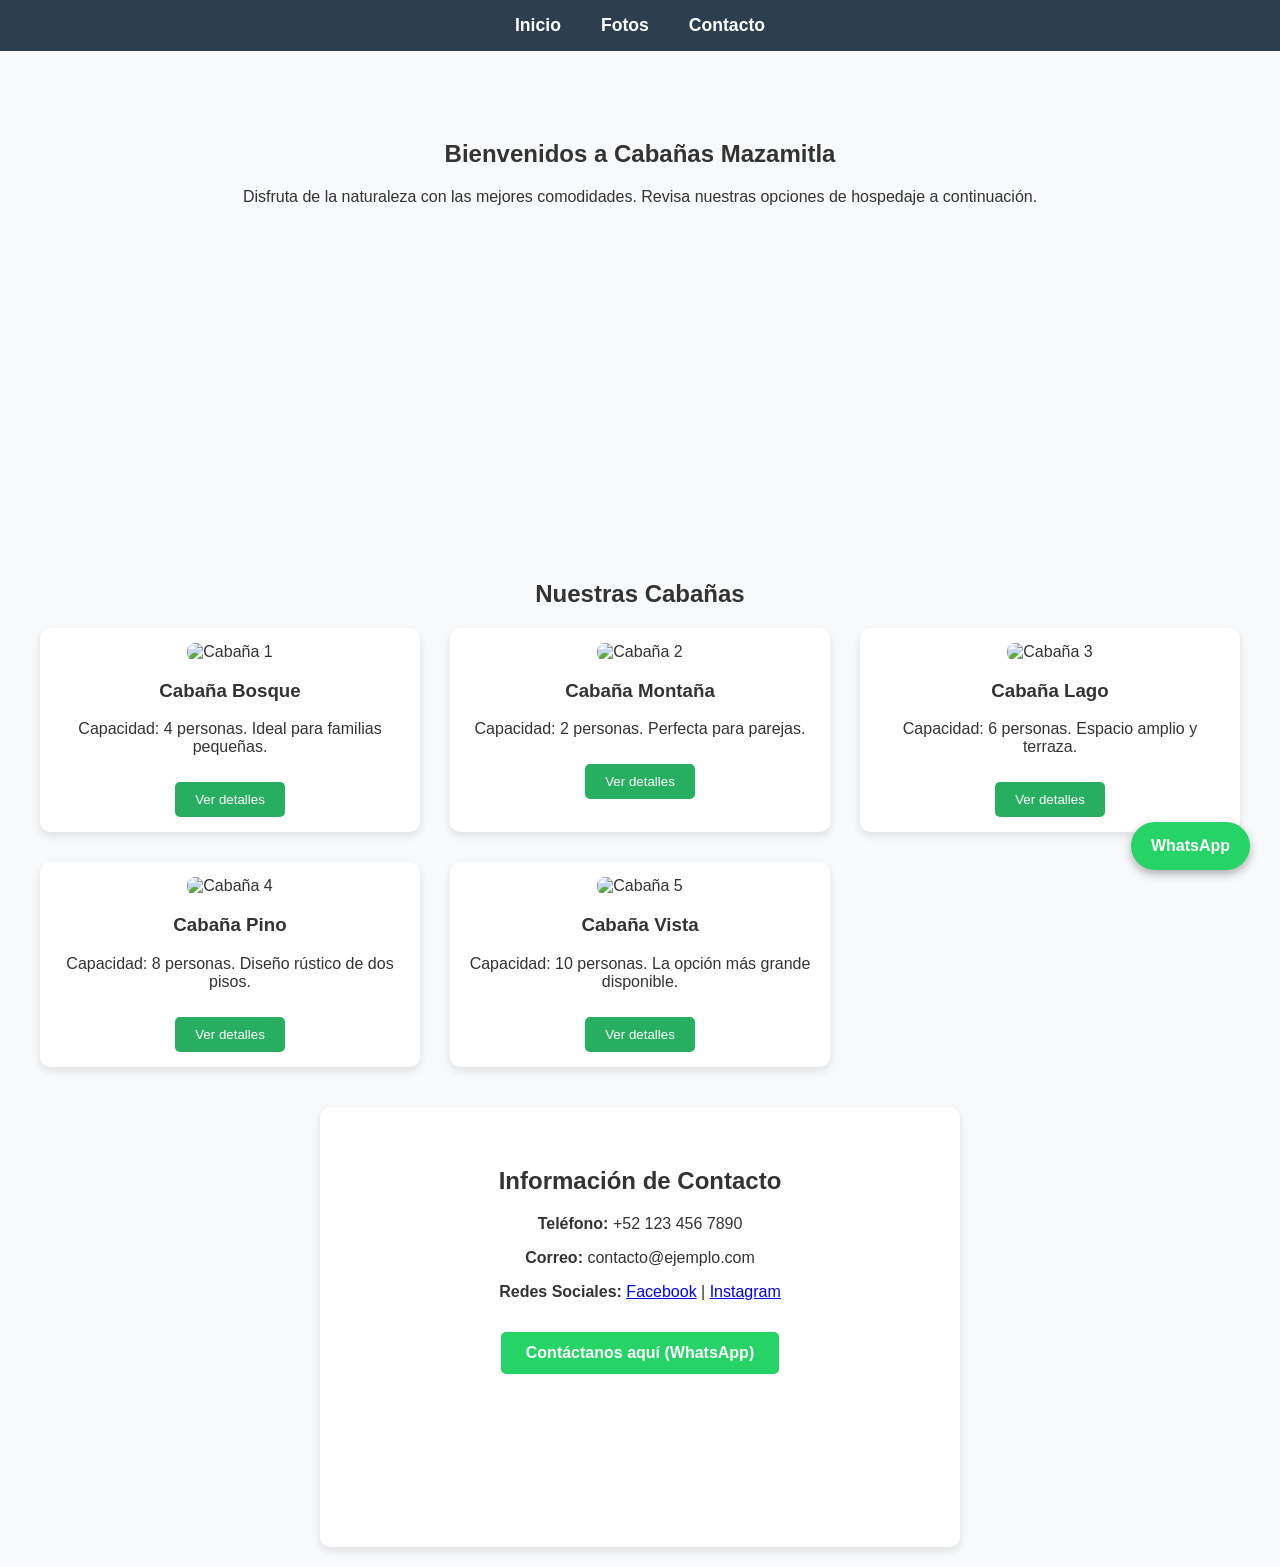
==== index.html @ 84c57130 "a" ====
<!DOCTYPE html>
<html lang="es">
<head>
    <meta charset="UTF-8">
    <meta name="viewport" content="width=device-width, initial-scale=1.0">
    <title>Cabañas en Mazamitla</title>
    <link rel="stylesheet" href="estilos.css">
</head>
<body>
    <header class="encabezado-fijo">
        <nav>
            <ul class="menu">
                <li><a href="#inicio">Inicio</a></li>
                <li><a href="#galeria">Fotos</a></li>
                <li><a href="#contacto">Contacto</a></li>
            </ul>
        </nav>
    </header>

    <main>
        <section id="inicio" class="seccion inicio">
            <h1>Bienvenidos a Cabañas Mazamitla</h1>
            <p>Disfruta de la naturaleza con las mejores comodidades. Revisa nuestras opciones de hospedaje a continuación.</p>
        </section>

        <section id="galeria" class="seccion">
            <h2>Nuestras Cabañas</h2>
            <div class="cuadricula-cabanas">
                <!-- Tarjetas generadas dinámicamente o escritas a mano. Aquí la estructura base. -->
                <article class="tarjeta-cabana" onclick="abrirModal('cabana1')">
                    <img src="https://via.placeholder.com/400x250" alt="Cabaña 1">
                    <h3>Cabaña Bosque</h3>
                    <p>Capacidad: 4 personas. Ideal para familias pequeñas.</p>
                    <button class="boton-ver">Ver detalles</button>
                </article>

                <article class="tarjeta-cabana" onclick="abrirModal('cabana2')">
                    <img src="https://via.placeholder.com/400x250" alt="Cabaña 2">
                    <h3>Cabaña Montaña</h3>
                    <p>Capacidad: 2 personas. Perfecta para parejas.</p>
                    <button class="boton-ver">Ver detalles</button>
                </article>
                
                <article class="tarjeta-cabana" onclick="abrirModal('cabana3')">
                    <img src="https://via.placeholder.com/400x250" alt="Cabaña 3">
                    <h3>Cabaña Lago</h3>
                    <p>Capacidad: 6 personas. Espacio amplio y terraza.</p>
                    <button class="boton-ver">Ver detalles</button>
                </article>

                <article class="tarjeta-cabana" onclick="abrirModal('cabana4')">
                    <img src="https://via.placeholder.com/400x250" alt="Cabaña 4">
                    <h3>Cabaña Pino</h3>
                    <p>Capacidad: 8 personas. Diseño rústico de dos pisos.</p>
                    <button class="boton-ver">Ver detalles</button>
                </article>

                <article class="tarjeta-cabana" onclick="abrirModal('cabana5')">
                    <img src="https://via.placeholder.com/400x250" alt="Cabaña 5">
                    <h3>Cabaña Vista</h3>
                    <p>Capacidad: 10 personas. La opción más grande disponible.</p>
                    <button class="boton-ver">Ver detalles</button>
                </article>
            </div>
        </section>

        <section id="contacto" class="seccion contacto">
            <h2>Información de Contacto</h2>
            <p><strong>Teléfono:</strong> +52 123 456 7890</p>
            <p><strong>Correo:</strong> contacto@ejemplo.com</p>
            <p><strong>Redes Sociales:</strong> <a href="#">Facebook</a> | <a href="#">Instagram</a></p>
            <a href="URL_WHATSAPP_AQUI" target="_blank" class="boton-whatsapp-contacto">Contáctanos aquí (WhatsApp)</a>
        </section>
    </main>

    <!-- Botón flotante persistente -->
    <a href="URL_WHATSAPP_AQUI" target="_blank" class="boton-flotante">WhatsApp</a>

    <!-- Ventana Modal Oculta para los detalles -->
    <div id="modal-detalle" class="modal oculto">
        <div class="contenido-modal">
            <span class="cerrar-modal" onclick="cerrarModal()">&times;</span>
            <h2 id="modal-titulo">Título de la Cabaña</h2>
            
            <div id="modal-galeria-extra" class="galeria-extra">
                <!-- Las fotos se insertan con JS -->
            </div>
            
            <p id="modal-descripcion" class="descripcion-detallada">Descripción completa...</p>
            
            <div class="contenedor-mapa">
                <iframe id="modal-mapa" src="" width="100%" height="250" style="border:0;" allowfullscreen="" loading="lazy"></iframe>
            </div>
        </div>
    </div>

    <script src="codigo.js"></script>
</body>
</html>
---- estilos.css ----
:root {
    --color-principal: #2c3e50;
    --color-secundario: #34495e;
    --color-fondo: #f8f9fa;
    --color-texto: #333;
    --color-acento: #27ae60;
    --color-whatsapp: #25D366;
}

body {
    margin: 0;
    font-family: Arial, sans-serif;
    background-color: var(--color-fondo);
    color: var(--color-texto);
    scroll-behavior: smooth;
}

.encabezado-fijo {
    position: fixed;
    top: 0;
    width: 100%;
    background-color: var(--color-principal);
    z-index: 1000;
}

.menu {
    display: flex;
    justify-content: center;
    list-style: none;
    margin: 0;
    padding: 15px 0;
}

.menu a {
    color: white;
    text-decoration: none;
    margin: 0 20px;
    font-size: 1.1rem;
    font-weight: bold;
}

main {
    margin-top: 60px;
    padding: 20px;
}

.seccion {
    min-height: 40vh;
    padding: 40px 20px;
    text-align: center;
}

.cuadricula-cabanas {
    display: grid;
    grid-template-columns: repeat(auto-fit, minmax(300px, 1fr));
    gap: 30px;
    max-width: 1200px;
    margin: 0 auto;
}

.tarjeta-cabana {
    background-color: white;
    border-radius: 10px;
    padding: 15px;
    box-shadow: 0 4px 8px rgba(0,0,0,0.1);
    cursor: pointer;
    transition: transform 0.2s;
}

.tarjeta-cabana:hover {
    transform: translateY(-5px);
}

.tarjeta-cabana img {
    width: 100%;
    border-radius: 8px;
}

.boton-ver {
    background-color: var(--color-acento);
    color: white;
    border: none;
    padding: 10px 20px;
    border-radius: 5px;
    cursor: pointer;
    margin-top: 10px;
}

.contacto {
    background-color: white;
    max-width: 600px;
    margin: 0 auto;
    border-radius: 10px;
    box-shadow: 0 4px 8px rgba(0,0,0,0.1);
}

.boton-whatsapp-contacto {
    display: inline-block;
    background-color: var(--color-whatsapp);
    color: white;
    padding: 12px 25px;
    text-decoration: none;
    border-radius: 5px;
    font-weight: bold;
    margin-top: 15px;
}

.boton-flotante {
    position: fixed;
    bottom: 30px;
    right: 30px;
    background-color: var(--color-whatsapp);
    color: white;
    padding: 15px 20px;
    border-radius: 50px;
    text-decoration: none;
    font-weight: bold;
    box-shadow: 0 4px 10px rgba(0,0,0,0.3);
    z-index: 1000;
}

/* Estilos de la ventana Modal */
.modal {
    position: fixed;
    top: 0;
    left: 0;
    width: 100%;
    height: 100%;
    background-color: rgba(0, 0, 0, 0.7);
    z-index: 2000;
    overflow-y: auto;
}

.oculto {
    display: none;
}

.contenido-modal {
    background-color: white;
    margin: 5% auto;
    padding: 30px;
    width: 85%;
    max-width: 800px;
    border-radius: 10px;
    position: relative;
    text-align: left;
}

.cerrar-modal {
    position: absolute;
    top: 15px;
    right: 25px;
    font-size: 30px;
    font-weight: bold;
    cursor: pointer;
}

.galeria-extra {
    display: flex;
    gap: 15px;
    margin: 20px 0;
    overflow-x: auto;
}

.galeria-extra img {
    height: 150px;
    border-radius: 5px;
}

.contenedor-mapa {
    margin-top: 20px;
}
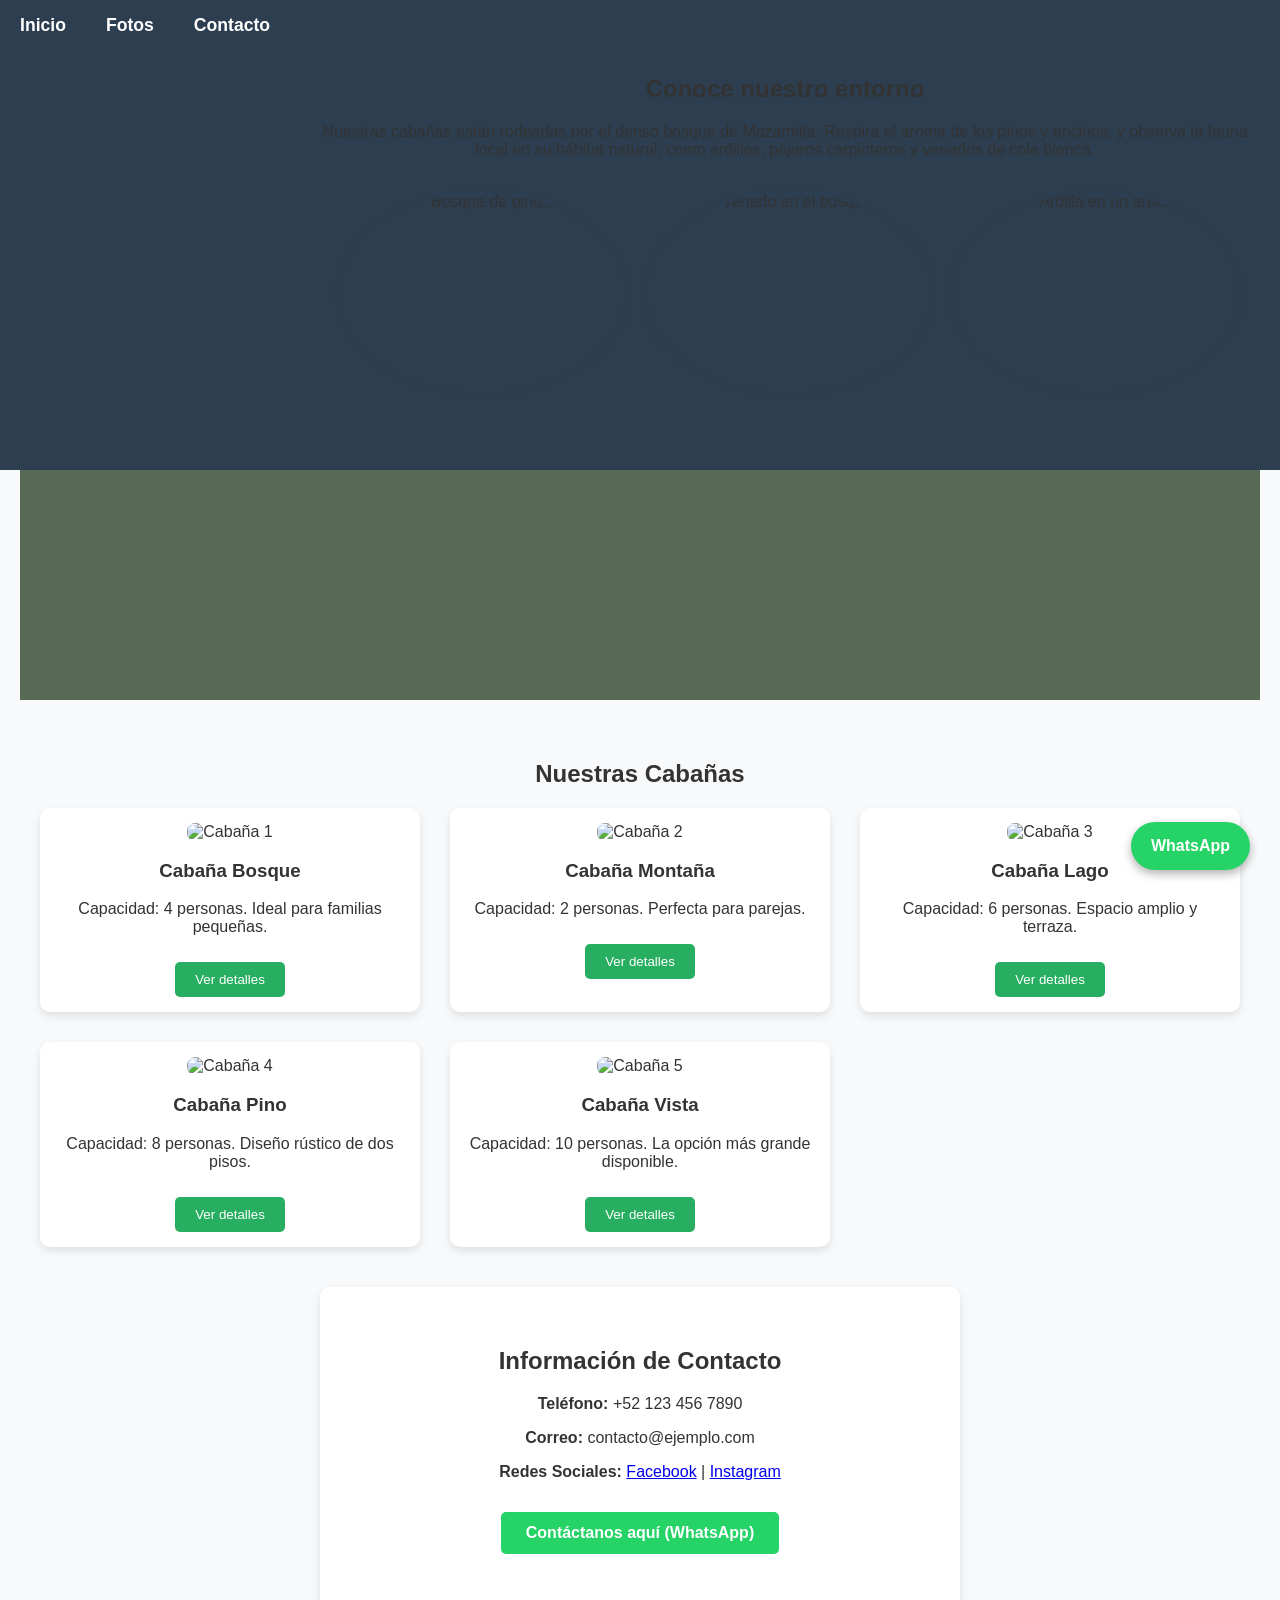
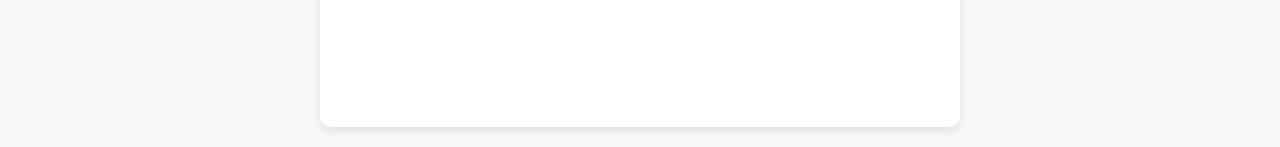
==== commit cafca5b1: "pavo" ====
--- a/index.html
+++ b/index.html
@@ -13,6 +13,15 @@
                 <li><a href="#inicio">Inicio</a></li>
                 <li><a href="#galeria">Fotos</a></li>
                 <li><a href="#contacto">Contacto</a></li>
+                <section id="entorno" class="seccion entorno-natural">
+            <h2>Conoce nuestro entorno</h2>
+            <p>Nuestras cabañas están rodeadas por el denso bosque de Mazamitla. Respira el aroma de los pinos y encinos, y observa la fauna local en su hábitat natural, como ardillas, pájaros carpinteros y venados de cola blanca.</p>
+            <div class="cuadricula-fauna">
+                <img src="https://images.unsplash.com/photo-1448375240586-882707db888b?ixlib=rb-4.0.3&auto=format&fit=crop&w=600&q=80" alt="Bosque de pinos">
+                <img src="https://images.unsplash.com/photo-1484406593171-8140f00f038c?ixlib=rb-4.0.3&auto=format&fit=crop&w=600&q=80" alt="Venado en el bosque">
+                <img src="https://images.unsplash.com/photo-1507666270921-697950c05763?ixlib=rb-4.0.3&auto=format&fit=crop&w=600&q=80" alt="Ardilla en un árbol">
+            </div>
+        </section>
             </ul>
         </nav>
     </header>
--- a/estilos.css
+++ b/estilos.css
@@ -169,4 +169,36 @@
 
 .contenedor-mapa {
     margin-top: 20px;
+}
+/* Imagen de bosque de fondo para la primera sección */
+.seccion.inicio {
+    background-image: linear-gradient(rgba(46, 71, 45, 0.8), rgba(46, 71, 45, 0.8)), url('https://images.unsplash.com/photo-1425913397330-cf8af2ff40a1?ixlib=rb-4.0.3&auto=format&fit=crop&w=1920&q=80');
+    background-size: cover;
+    background-position: center;
+    color: #F4EFE6; /* Letras claras para contrastar con el fondo oscuro */
+    display: flex;
+    flex-direction: column;
+    justify-content: center;
+    min-height: 60vh;
+}
+
+.seccion.inicio h1, .seccion.inicio p {
+    color: #F4EFE6;
+}
+
+/* Cuadrícula para las fotos de animales y árboles */
+.cuadricula-fauna {
+    display: grid;
+    grid-template-columns: repeat(auto-fit, minmax(200px, 1fr));
+    gap: 20px;
+    max-width: 900px;
+    margin: 30px auto 0 auto;
+}
+
+.cuadricula-fauna img {
+    width: 100%;
+    height: 200px;
+    object-fit: cover;
+    border-radius: 50%; /* Hace que las fotos de los animales sean circulares para variar el diseño */
+    border: 4px solid var(--color-principal);
 }
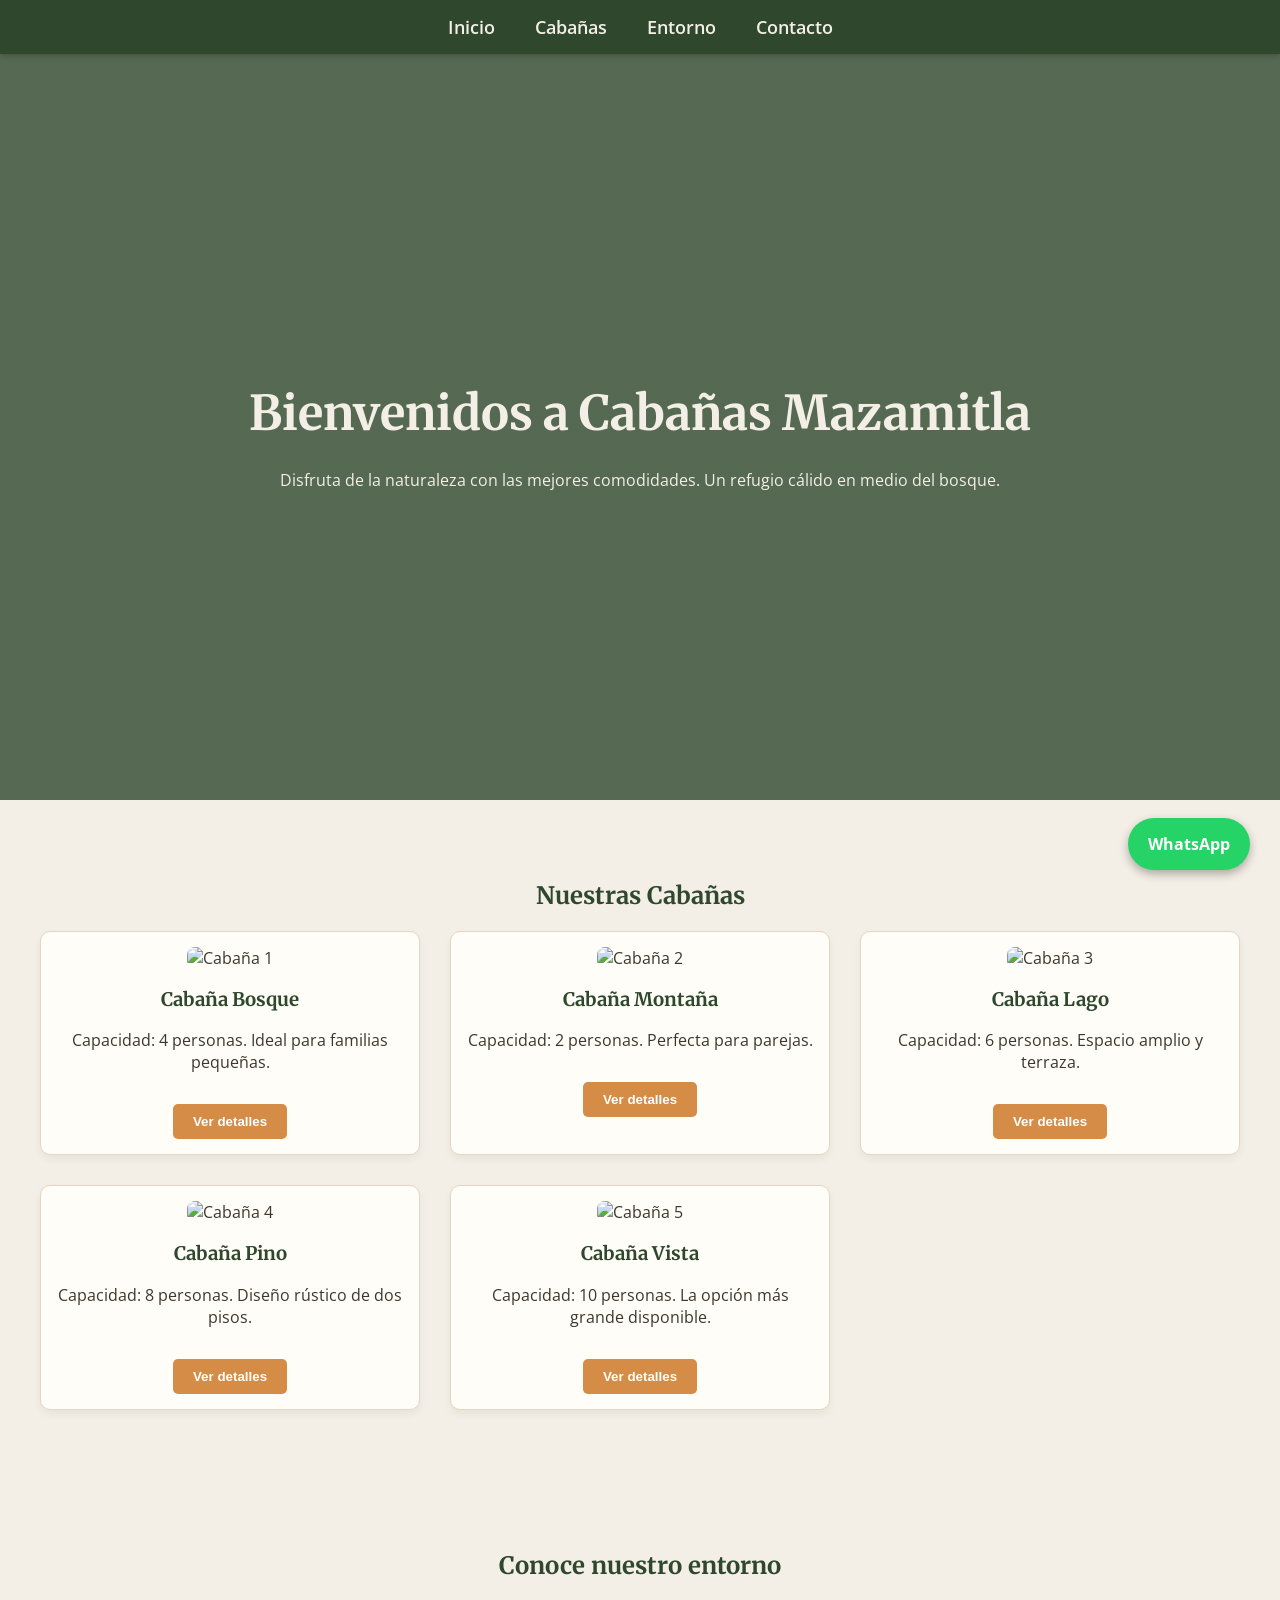
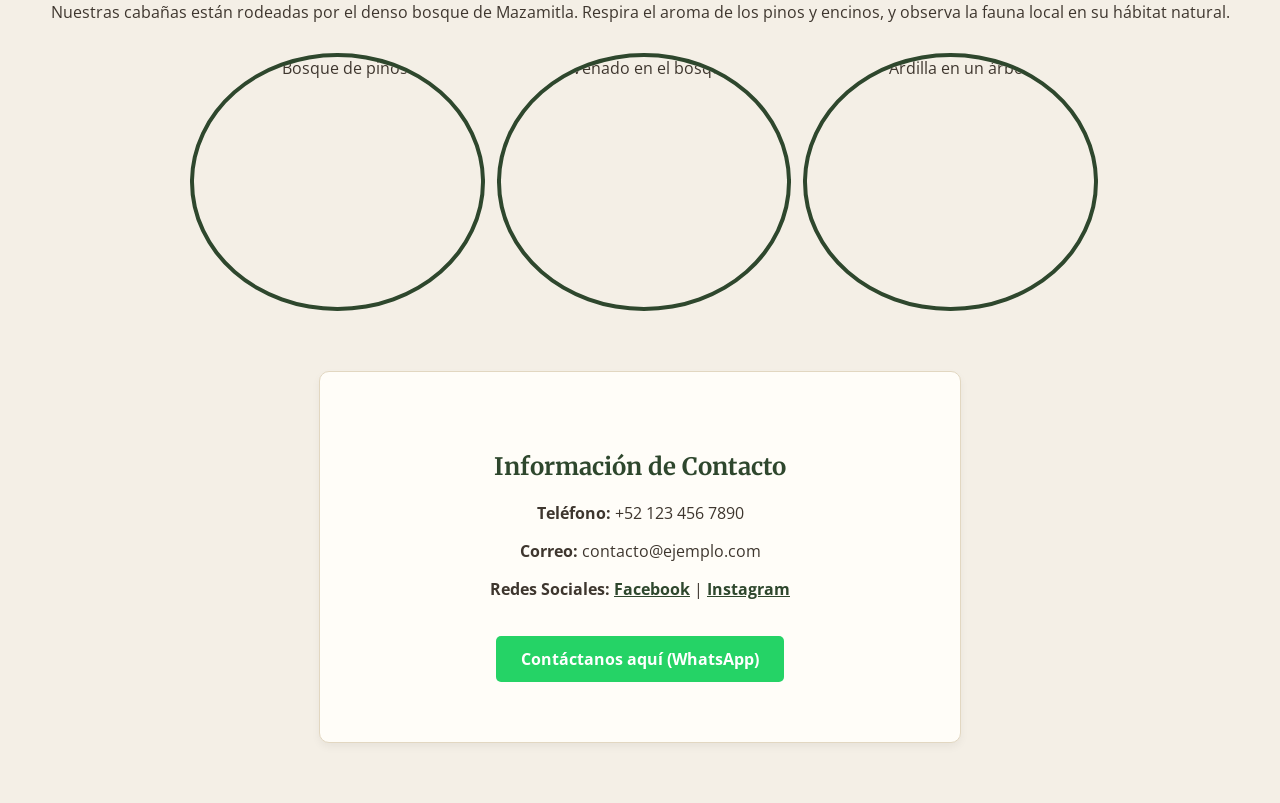
==== commit 5fe06cef: "pavo v2" ====
--- a/index.html
+++ b/index.html
@@ -11,17 +11,9 @@
         <nav>
             <ul class="menu">
                 <li><a href="#inicio">Inicio</a></li>
-                <li><a href="#galeria">Fotos</a></li>
+                <li><a href="#galeria">Cabañas</a></li>
+                <li><a href="#entorno">Entorno</a></li>
                 <li><a href="#contacto">Contacto</a></li>
-                <section id="entorno" class="seccion entorno-natural">
-            <h2>Conoce nuestro entorno</h2>
-            <p>Nuestras cabañas están rodeadas por el denso bosque de Mazamitla. Respira el aroma de los pinos y encinos, y observa la fauna local en su hábitat natural, como ardillas, pájaros carpinteros y venados de cola blanca.</p>
-            <div class="cuadricula-fauna">
-                <img src="https://images.unsplash.com/photo-1448375240586-882707db888b?ixlib=rb-4.0.3&auto=format&fit=crop&w=600&q=80" alt="Bosque de pinos">
-                <img src="https://images.unsplash.com/photo-1484406593171-8140f00f038c?ixlib=rb-4.0.3&auto=format&fit=crop&w=600&q=80" alt="Venado en el bosque">
-                <img src="https://images.unsplash.com/photo-1507666270921-697950c05763?ixlib=rb-4.0.3&auto=format&fit=crop&w=600&q=80" alt="Ardilla en un árbol">
-            </div>
-        </section>
             </ul>
         </nav>
     </header>
@@ -29,13 +21,12 @@
     <main>
         <section id="inicio" class="seccion inicio">
             <h1>Bienvenidos a Cabañas Mazamitla</h1>
-            <p>Disfruta de la naturaleza con las mejores comodidades. Revisa nuestras opciones de hospedaje a continuación.</p>
+            <p>Disfruta de la naturaleza con las mejores comodidades. Un refugio cálido en medio del bosque.</p>
         </section>
 
         <section id="galeria" class="seccion">
             <h2>Nuestras Cabañas</h2>
             <div class="cuadricula-cabanas">
-                <!-- Tarjetas generadas dinámicamente o escritas a mano. Aquí la estructura base. -->
                 <article class="tarjeta-cabana" onclick="abrirModal('cabana1')">
                     <img src="https://via.placeholder.com/400x250" alt="Cabaña 1">
                     <h3>Cabaña Bosque</h3>
@@ -73,6 +64,16 @@
             </div>
         </section>
 
+        <section id="entorno" class="seccion entorno-natural">
+            <h2>Conoce nuestro entorno</h2>
+            <p>Nuestras cabañas están rodeadas por el denso bosque de Mazamitla. Respira el aroma de los pinos y encinos, y observa la fauna local en su hábitat natural.</p>
+            <div class="cuadricula-fauna">
+                <img src="https://images.unsplash.com/photo-1448375240586-882707db888b?ixlib=rb-4.0.3&auto=format&fit=crop&w=600&q=80" alt="Bosque de pinos">
+                <img src="https://images.unsplash.com/photo-1484406593171-8140f00f038c?ixlib=rb-4.0.3&auto=format&fit=crop&w=600&q=80" alt="Venado en el bosque">
+                <img src="https://images.unsplash.com/photo-1507666270921-697950c05763?ixlib=rb-4.0.3&auto=format&fit=crop&w=600&q=80" alt="Ardilla en un árbol">
+            </div>
+        </section>
+
         <section id="contacto" class="seccion contacto">
             <h2>Información de Contacto</h2>
             <p><strong>Teléfono:</strong> +52 123 456 7890</p>
--- a/estilos.css
+++ b/estilos.css
@@ -1,26 +1,34 @@
+@import url('https://fonts.googleapis.com/css2?family=Merriweather:wght@400;700&family=Open+Sans:wght@400;600&display=swap');
+
 :root {
-    --color-principal: #2c3e50;
-    --color-secundario: #34495e;
-    --color-fondo: #f8f9fa;
-    --color-texto: #333;
-    --color-acento: #27ae60;
+    --color-principal: #2E472D; 
+    --color-secundario: #4A5D23; 
+    --color-fondo: #F4EFE6; 
+    --color-texto: #3E362E; 
+    --color-acento: #D48C46; 
     --color-whatsapp: #25D366;
 }
 
 body {
     margin: 0;
-    font-family: Arial, sans-serif;
+    font-family: 'Open Sans', sans-serif;
     background-color: var(--color-fondo);
     color: var(--color-texto);
     scroll-behavior: smooth;
 }
 
+h1, h2, h3 {
+    font-family: 'Merriweather', serif;
+    color: var(--color-principal);
+}
+
 .encabezado-fijo {
     position: fixed;
     top: 0;
     width: 100%;
     background-color: var(--color-principal);
     z-index: 1000;
+    box-shadow: 0 2px 5px rgba(0,0,0,0.2);
 }
 
 .menu {
@@ -32,22 +40,43 @@
 }
 
 .menu a {
-    color: white;
+    color: #F4EFE6;
     text-decoration: none;
     margin: 0 20px;
     font-size: 1.1rem;
-    font-weight: bold;
+    font-weight: 600;
 }
 
 main {
-    margin-top: 60px;
-    padding: 20px;
+    margin-top: 50px;
 }
 
 .seccion {
-    min-height: 40vh;
-    padding: 40px 20px;
+    padding: 60px 20px;
     text-align: center;
+}
+
+.seccion.inicio {
+    background-image: linear-gradient(rgba(46, 71, 45, 0.8), rgba(46, 71, 45, 0.8)), url('https://images.unsplash.com/photo-1425913397330-cf8af2ff40a1?ixlib=rb-4.0.3&auto=format&fit=crop&w=1920&q=80');
+    background-size: cover;
+    background-position: center;
+    color: #F4EFE6;
+    display: flex;
+    flex-direction: column;
+    justify-content: center;
+    align-items: center;
+    min-height: 70vh;
+    margin-top: 0;
+}
+
+.seccion.inicio h1, .seccion.inicio p {
+    color: #F4EFE6;
+    max-width: 800px;
+}
+
+.seccion.inicio h1 {
+    font-size: 3rem;
+    margin-bottom: 10px;
 }
 
 .cuadricula-cabanas {
@@ -59,21 +88,25 @@
 }
 
 .tarjeta-cabana {
-    background-color: white;
+    background-color: #FFFDF8;
+    border: 1px solid #E2D7C1;
     border-radius: 10px;
     padding: 15px;
-    box-shadow: 0 4px 8px rgba(0,0,0,0.1);
+    box-shadow: 0 4px 8px rgba(0,0,0,0.05);
     cursor: pointer;
     transition: transform 0.2s;
 }
 
 .tarjeta-cabana:hover {
     transform: translateY(-5px);
+    box-shadow: 0 6px 12px rgba(0,0,0,0.1);
 }
 
 .tarjeta-cabana img {
     width: 100%;
     border-radius: 8px;
+    object-fit: cover;
+    height: 200px;
 }
 
 .boton-ver {
@@ -83,26 +116,49 @@
     padding: 10px 20px;
     border-radius: 5px;
     cursor: pointer;
-    margin-top: 10px;
+    margin-top: 15px;
+    font-weight: 600;
+}
+
+.cuadricula-fauna {
+    display: grid;
+    grid-template-columns: repeat(auto-fit, minmax(200px, 1fr));
+    gap: 20px;
+    max-width: 900px;
+    margin: 30px auto 0 auto;
+}
+
+.cuadricula-fauna img {
+    width: 100%;
+    height: 250px;
+    object-fit: cover;
+    border-radius: 50%;
+    border: 4px solid var(--color-principal);
 }
 
 .contacto {
-    background-color: white;
+    background-color: #FFFDF8;
     max-width: 600px;
-    margin: 0 auto;
+    margin: 0 auto 60px auto;
     border-radius: 10px;
-    box-shadow: 0 4px 8px rgba(0,0,0,0.1);
+    border: 1px solid #E2D7C1;
+    box-shadow: 0 4px 8px rgba(0,0,0,0.05);
+}
+
+.contacto a {
+    color: var(--color-principal);
+    font-weight: bold;
 }
 
 .boton-whatsapp-contacto {
     display: inline-block;
     background-color: var(--color-whatsapp);
-    color: white;
+    color: white !important;
     padding: 12px 25px;
     text-decoration: none;
     border-radius: 5px;
     font-weight: bold;
-    margin-top: 15px;
+    margin-top: 20px;
 }
 
 .boton-flotante {
@@ -119,14 +175,13 @@
     z-index: 1000;
 }
 
-/* Estilos de la ventana Modal */
 .modal {
     position: fixed;
     top: 0;
     left: 0;
     width: 100%;
     height: 100%;
-    background-color: rgba(0, 0, 0, 0.7);
+    background-color: rgba(62, 54, 46, 0.8);
     z-index: 2000;
     overflow-y: auto;
 }
@@ -136,7 +191,7 @@
 }
 
 .contenido-modal {
-    background-color: white;
+    background-color: #FFFDF8;
     margin: 5% auto;
     padding: 30px;
     width: 85%;
@@ -144,6 +199,7 @@
     border-radius: 10px;
     position: relative;
     text-align: left;
+    border: 2px solid var(--color-principal);
 }
 
 .cerrar-modal {
@@ -152,6 +208,7 @@
     right: 25px;
     font-size: 30px;
     font-weight: bold;
+    color: var(--color-principal);
     cursor: pointer;
 }
 
@@ -169,36 +226,4 @@
 
 .contenedor-mapa {
     margin-top: 20px;
-}
-/* Imagen de bosque de fondo para la primera sección */
-.seccion.inicio {
-    background-image: linear-gradient(rgba(46, 71, 45, 0.8), rgba(46, 71, 45, 0.8)), url('https://images.unsplash.com/photo-1425913397330-cf8af2ff40a1?ixlib=rb-4.0.3&auto=format&fit=crop&w=1920&q=80');
-    background-size: cover;
-    background-position: center;
-    color: #F4EFE6; /* Letras claras para contrastar con el fondo oscuro */
-    display: flex;
-    flex-direction: column;
-    justify-content: center;
-    min-height: 60vh;
-}
-
-.seccion.inicio h1, .seccion.inicio p {
-    color: #F4EFE6;
-}
-
-/* Cuadrícula para las fotos de animales y árboles */
-.cuadricula-fauna {
-    display: grid;
-    grid-template-columns: repeat(auto-fit, minmax(200px, 1fr));
-    gap: 20px;
-    max-width: 900px;
-    margin: 30px auto 0 auto;
-}
-
-.cuadricula-fauna img {
-    width: 100%;
-    height: 200px;
-    object-fit: cover;
-    border-radius: 50%; /* Hace que las fotos de los animales sean circulares para variar el diseño */
-    border: 4px solid var(--color-principal);
 }
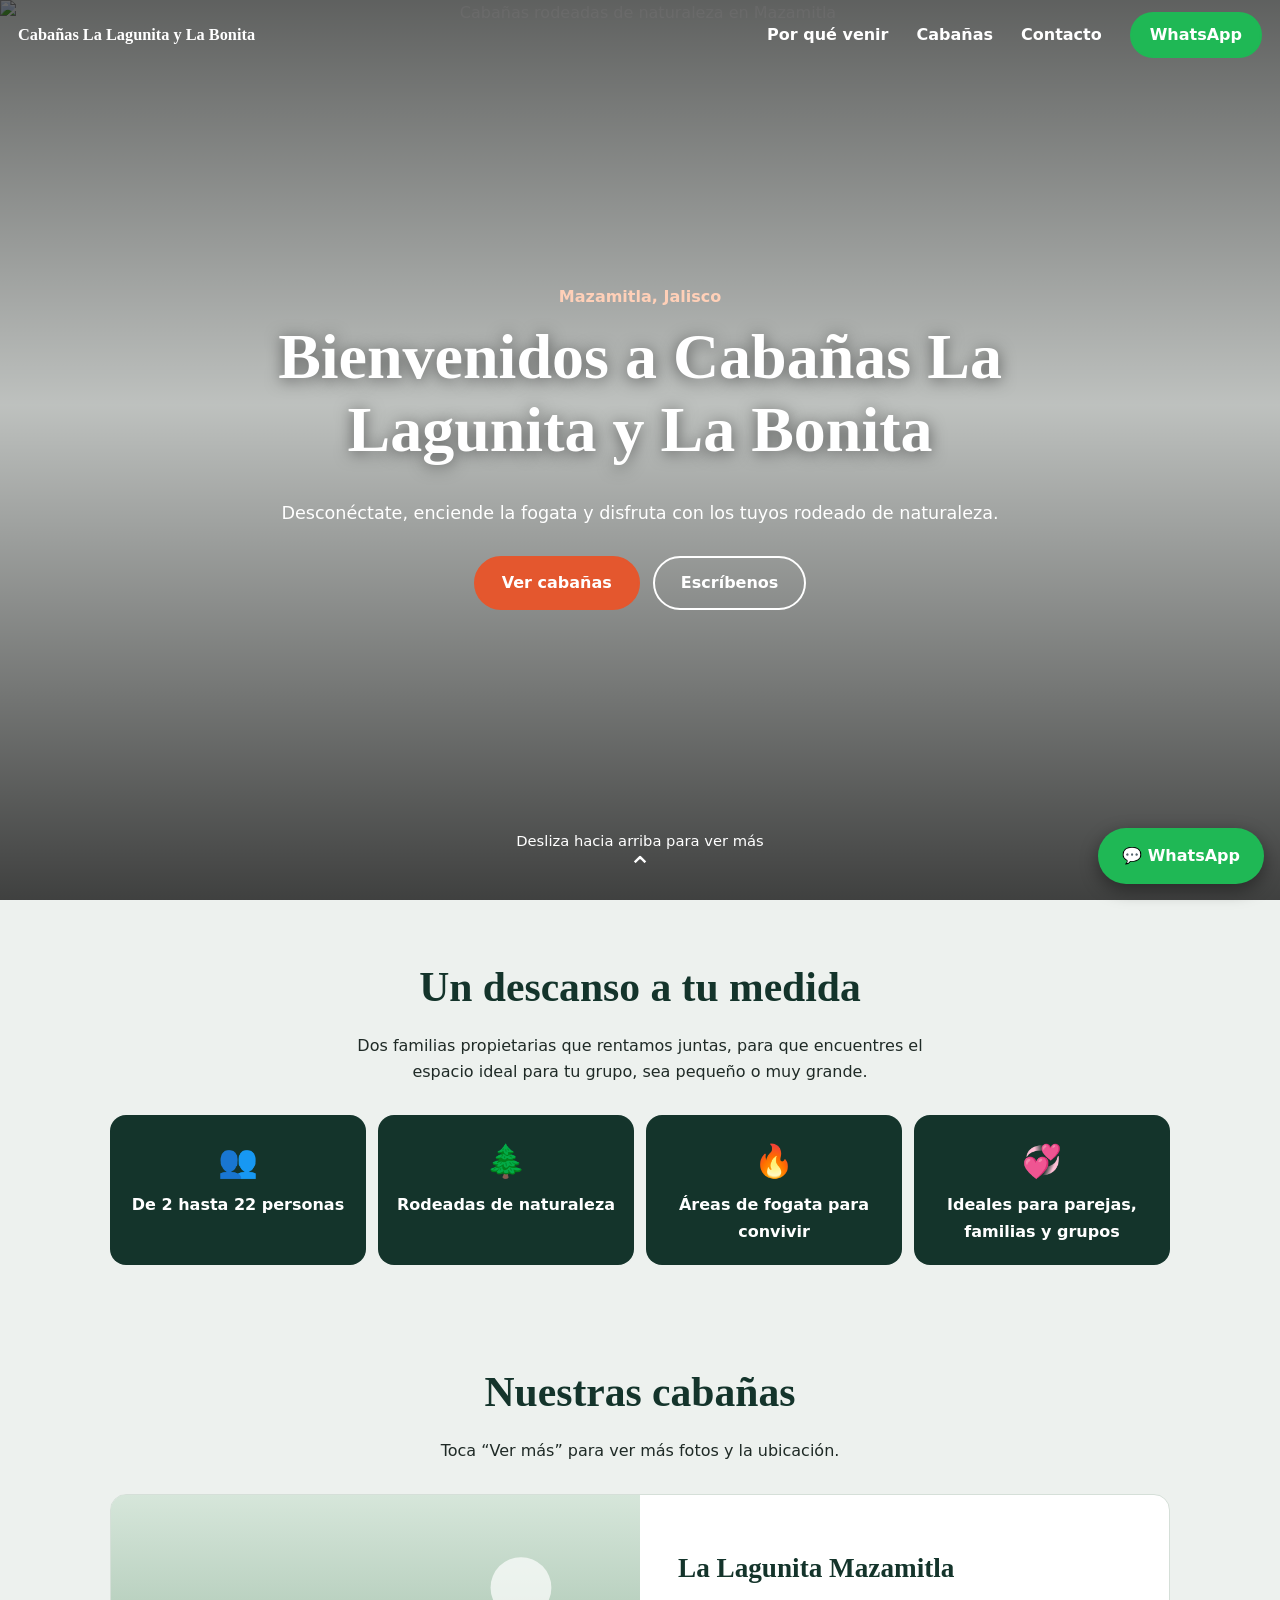
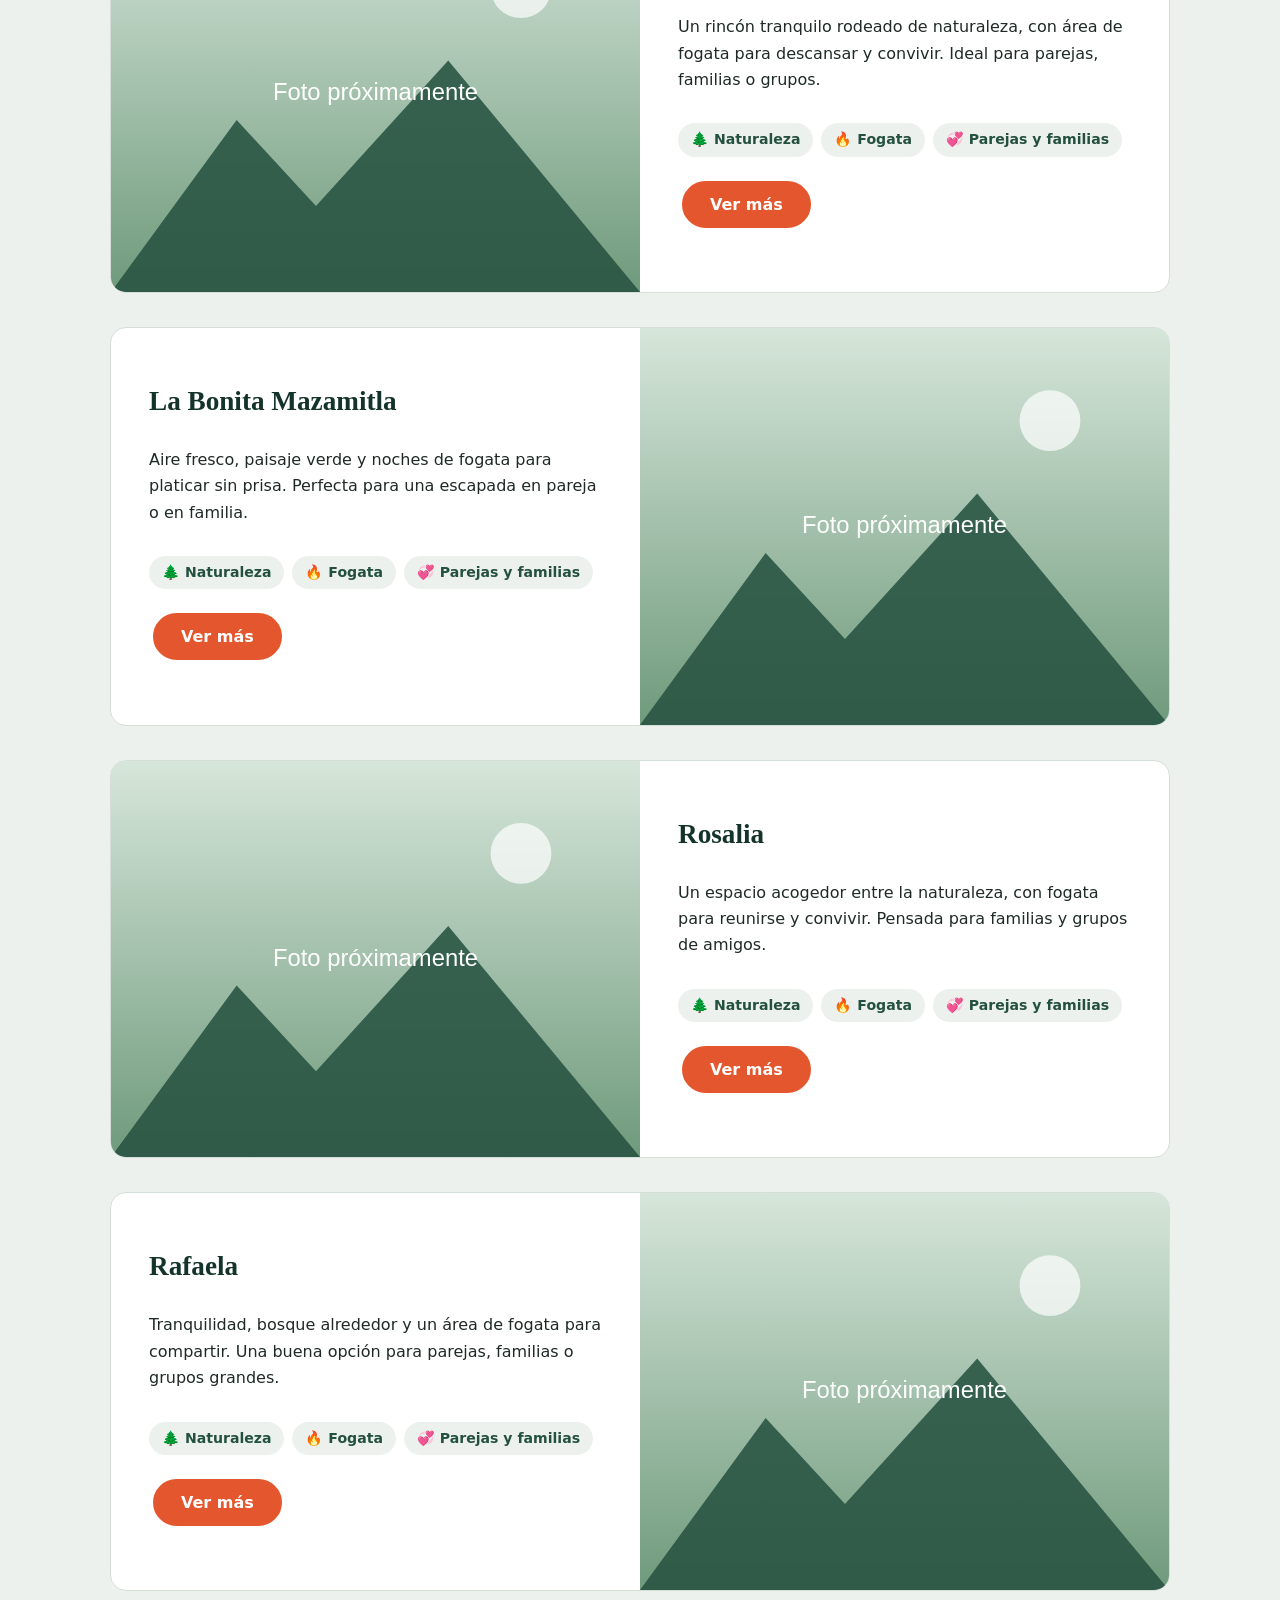
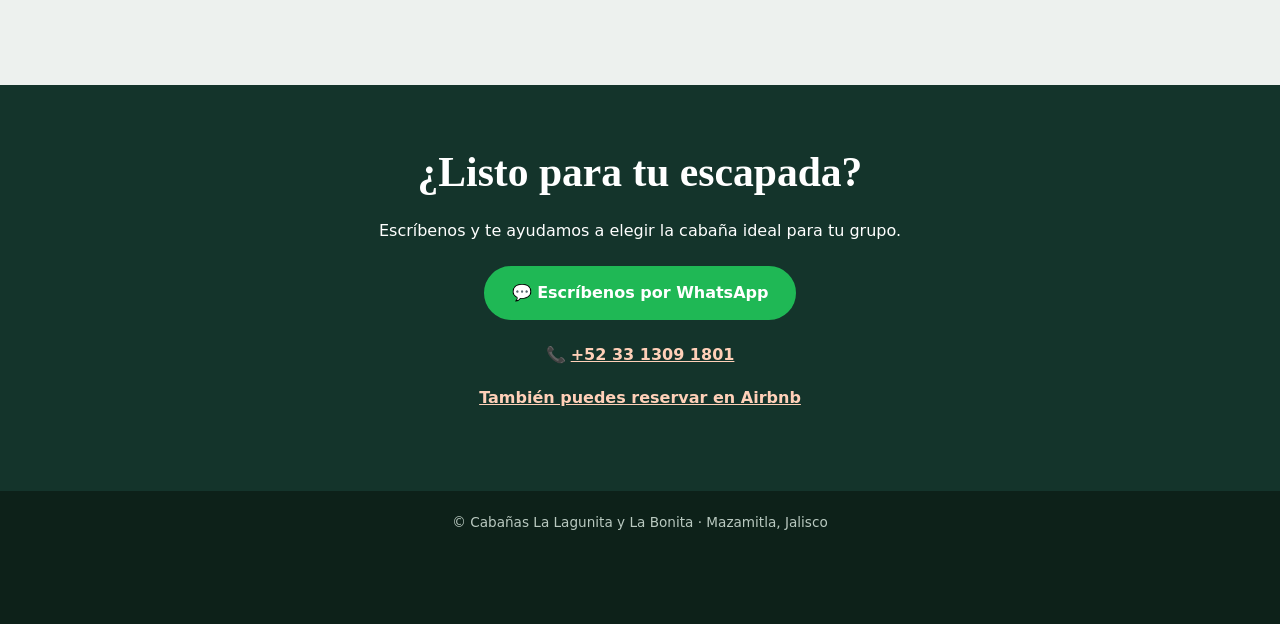
==== commit 4d55b680: "claude" ====
--- a/index.html
+++ b/index.html
@@ -1,109 +1,82 @@
 <!DOCTYPE html>
 <html lang="es">
 <head>
-    <meta charset="UTF-8">
-    <meta name="viewport" content="width=device-width, initial-scale=1.0">
-    <title>Cabañas en Mazamitla</title>
-    <link rel="stylesheet" href="estilos.css">
+<meta charset="UTF-8">
+<meta name="viewport" content="width=device-width, initial-scale=1.0, viewport-fit=cover">
+<!-- Pide al navegador no guardar copias viejas (el número ?v= de abajo se cambia cada vez que edites los archivos) -->
+<meta http-equiv="Cache-Control" content="no-cache, no-store, must-revalidate">
+<meta http-equiv="Pragma" content="no-cache">
+<meta http-equiv="Expires" content="0">
+<title>Cabañas La Lagunita y La Bonita | Mazamitla, Jalisco</title>
+<meta name="description" content="Cabañas en Mazamitla para 2 hasta 22 personas, rodeadas de naturaleza y con área de fogata. Ideales para parejas, familias y grupos grandes.">
+<meta name="theme-color" content="#14342b">
+<link rel="stylesheet" href="estilos.css?v=1">
 </head>
 <body>
-    <header class="encabezado-fijo">
-        <nav>
-            <ul class="menu">
-                <li><a href="#inicio">Inicio</a></li>
-                <li><a href="#galeria">Cabañas</a></li>
-                <li><a href="#entorno">Entorno</a></li>
-                <li><a href="#contacto">Contacto</a></li>
-            </ul>
-        </nav>
-    </header>
 
-    <main>
-        <section id="inicio" class="seccion inicio">
-            <h1>Bienvenidos a Cabañas Mazamitla</h1>
-            <p>Disfruta de la naturaleza con las mejores comodidades. Un refugio cálido en medio del bosque.</p>
-        </section>
+<header class="top" id="top">
+  <a class="logo" href="#inicio">Cabañas La Lagunita y La Bonita</a>
+  <button class="burger" aria-label="Abrir menú" aria-expanded="false">☰</button>
+  <nav id="menu">
+    <a href="#nosotros">Por qué venir</a>
+    <a href="#cabanas">Cabañas</a>
+    <a href="#contacto">Contacto</a>
+    <a class="btn wa mini" data-wa="">WhatsApp</a>
+  </nav>
+</header>
 
-        <section id="galeria" class="seccion">
-            <h2>Nuestras Cabañas</h2>
-            <div class="cuadricula-cabanas">
-                <article class="tarjeta-cabana" onclick="abrirModal('cabana1')">
-                    <img src="https://via.placeholder.com/400x250" alt="Cabaña 1">
-                    <h3>Cabaña Bosque</h3>
-                    <p>Capacidad: 4 personas. Ideal para familias pequeñas.</p>
-                    <button class="boton-ver">Ver detalles</button>
-                </article>
+<main>
+  <!-- ===== BIENVENIDA ===== -->
+  <section id="inicio" class="hero">
+    <!-- FOTOS DE PORTADA: sube tus archivos .webp a la carpeta "fotos" con estos mismos nombres (o cambia el nombre aquí) -->
+    <div class="slides">
+      <img class="on" src="fotos/portada-1.webp" alt="Cabañas rodeadas de naturaleza en Mazamitla" width="1200" height="800">
+      <img src="fotos/portada-2.webp" alt="Área de fogata de las cabañas" width="1200" height="800">
+      <img src="fotos/portada-3.webp" alt="Vista de las cabañas en Mazamitla" width="1200" height="800">
+    </div>
+    <div class="hero-txt">
+      <p class="lugar">Mazamitla, Jalisco</p>
+      <h1>Bienvenidos a Cabañas La Lagunita y La Bonita</h1>
+      <p>Desconéctate, enciende la fogata y disfruta con los tuyos rodeado de naturaleza.</p>
+      <a class="btn" href="#cabanas">Ver cabañas</a>
+      <a class="btn ghost" data-wa="">Escríbenos</a>
+    </div>
+    <a class="swipe" href="#nosotros">Desliza hacia arriba para ver más<span>⌃</span></a>
+  </section>
 
-                <article class="tarjeta-cabana" onclick="abrirModal('cabana2')">
-                    <img src="https://via.placeholder.com/400x250" alt="Cabaña 2">
-                    <h3>Cabaña Montaña</h3>
-                    <p>Capacidad: 2 personas. Perfecta para parejas.</p>
-                    <button class="boton-ver">Ver detalles</button>
-                </article>
-                
-                <article class="tarjeta-cabana" onclick="abrirModal('cabana3')">
-                    <img src="https://via.placeholder.com/400x250" alt="Cabaña 3">
-                    <h3>Cabaña Lago</h3>
-                    <p>Capacidad: 6 personas. Espacio amplio y terraza.</p>
-                    <button class="boton-ver">Ver detalles</button>
-                </article>
+  <!-- ===== POR QUÉ VENIR ===== -->
+  <section id="nosotros" class="sec">
+    <h2>Un descanso a tu medida</h2>
+    <p class="sub">Dos familias propietarias que rentamos juntas, para que encuentres el espacio ideal para tu grupo, sea pequeño o muy grande.</p>
+    <div class="feats">
+      <div><b>👥</b>De 2 hasta 22 personas</div>
+      <div><b>🌲</b>Rodeadas de naturaleza</div>
+      <div><b>🔥</b>Áreas de fogata para convivir</div>
+      <div><b>💞</b>Ideales para parejas, familias y grupos</div>
+    </div>
+  </section>
 
-                <article class="tarjeta-cabana" onclick="abrirModal('cabana4')">
-                    <img src="https://via.placeholder.com/400x250" alt="Cabaña 4">
-                    <h3>Cabaña Pino</h3>
-                    <p>Capacidad: 8 personas. Diseño rústico de dos pisos.</p>
-                    <button class="boton-ver">Ver detalles</button>
-                </article>
+  <!-- ===== CABAÑAS (se generan desde codigo.js) ===== -->
+  <section id="cabanas" class="sec">
+    <h2>Nuestras cabañas</h2>
+    <p class="sub">Toca “Ver más” para ver más fotos y la ubicación.</p>
+    <div id="lista-cabanas"><noscript>Activa JavaScript para ver las cabañas.</noscript></div>
+  </section>
 
-                <article class="tarjeta-cabana" onclick="abrirModal('cabana5')">
-                    <img src="https://via.placeholder.com/400x250" alt="Cabaña 5">
-                    <h3>Cabaña Vista</h3>
-                    <p>Capacidad: 10 personas. La opción más grande disponible.</p>
-                    <button class="boton-ver">Ver detalles</button>
-                </article>
-            </div>
-        </section>
+  <!-- ===== CONTACTO ===== -->
+  <section id="contacto" class="contacto">
+    <h2>¿Listo para tu escapada?</h2>
+    <p>Escríbenos y te ayudamos a elegir la cabaña ideal para tu grupo.</p>
+    <p><a class="btn wa" data-wa="">💬 Escríbenos por WhatsApp</a></p>
+    <p>📞 <a data-tel href="#contacto">Llamar</a></p>
+    <p><a data-airbnb href="#contacto">También puedes reservar en Airbnb</a></p>
+  </section>
+</main>
 
-        <section id="entorno" class="seccion entorno-natural">
-            <h2>Conoce nuestro entorno</h2>
-            <p>Nuestras cabañas están rodeadas por el denso bosque de Mazamitla. Respira el aroma de los pinos y encinos, y observa la fauna local en su hábitat natural.</p>
-            <div class="cuadricula-fauna">
-                <img src="https://images.unsplash.com/photo-1448375240586-882707db888b?ixlib=rb-4.0.3&auto=format&fit=crop&w=600&q=80" alt="Bosque de pinos">
-                <img src="https://images.unsplash.com/photo-1484406593171-8140f00f038c?ixlib=rb-4.0.3&auto=format&fit=crop&w=600&q=80" alt="Venado en el bosque">
-                <img src="https://images.unsplash.com/photo-1507666270921-697950c05763?ixlib=rb-4.0.3&auto=format&fit=crop&w=600&q=80" alt="Ardilla en un árbol">
-            </div>
-        </section>
+<footer>© Cabañas La Lagunita y La Bonita · Mazamitla, Jalisco</footer>
 
-        <section id="contacto" class="seccion contacto">
-            <h2>Información de Contacto</h2>
-            <p><strong>Teléfono:</strong> +52 123 456 7890</p>
-            <p><strong>Correo:</strong> contacto@ejemplo.com</p>
-            <p><strong>Redes Sociales:</strong> <a href="#">Facebook</a> | <a href="#">Instagram</a></p>
-            <a href="URL_WHATSAPP_AQUI" target="_blank" class="boton-whatsapp-contacto">Contáctanos aquí (WhatsApp)</a>
-        </section>
-    </main>
+<a class="flot" data-wa="" aria-label="Escríbenos por WhatsApp">💬 WhatsApp</a>
 
-    <!-- Botón flotante persistente -->
-    <a href="URL_WHATSAPP_AQUI" target="_blank" class="boton-flotante">WhatsApp</a>
-
-    <!-- Ventana Modal Oculta para los detalles -->
-    <div id="modal-detalle" class="modal oculto">
-        <div class="contenido-modal">
-            <span class="cerrar-modal" onclick="cerrarModal()">&times;</span>
-            <h2 id="modal-titulo">Título de la Cabaña</h2>
-            
-            <div id="modal-galeria-extra" class="galeria-extra">
-                <!-- Las fotos se insertan con JS -->
-            </div>
-            
-            <p id="modal-descripcion" class="descripcion-detallada">Descripción completa...</p>
-            
-            <div class="contenedor-mapa">
-                <iframe id="modal-mapa" src="" width="100%" height="250" style="border:0;" allowfullscreen="" loading="lazy"></iframe>
-            </div>
-        </div>
-    </div>
-
-    <script src="codigo.js"></script>
+<script src="codigo.js?v=1"></script>
 </body>
-</html>+</html>
--- a/estilos.css
+++ b/estilos.css
@@ -1,229 +1,88 @@
-@import url('https://fonts.googleapis.com/css2?family=Merriweather:wght@400;700&family=Open+Sans:wght@400;600&display=swap');
+:root{--pino:#14342b;--pino2:#24503f;--niebla:#edf1ee;--brasa:#e4572e;--tx:#1f2a26;--wa:#1fb855;--r:16px}
+*{box-sizing:border-box}
+html{scroll-behavior:smooth;scroll-padding-top:68px}
+body{margin:0;font:16px/1.65 system-ui,-apple-system,"Segoe UI",Roboto,sans-serif;background:var(--niebla);color:var(--tx)}
+h1,h2,h3{font-family:Palatino,"Palatino Linotype","Book Antiqua",Georgia,serif;line-height:1.15;margin:0 0 .5em}
+img{display:block;max-width:100%}
+a:focus-visible,button:focus-visible{outline:3px solid #ffb48f;outline-offset:2px}
 
-:root {
-    --color-principal: #2E472D; 
-    --color-secundario: #4A5D23; 
-    --color-fondo: #F4EFE6; 
-    --color-texto: #3E362E; 
-    --color-acento: #D48C46; 
-    --color-whatsapp: #25D366;
+/* Botones */
+.btn{display:inline-block;background:var(--brasa);color:#fff;border:2px solid var(--brasa);border-radius:50px;padding:12px 26px;margin:6px 4px;font-size:1rem;font-weight:700;font-family:inherit;text-decoration:none;cursor:pointer;transition:transform .2s,filter .2s}
+.btn:hover{transform:translateY(-2px);filter:brightness(1.08)}
+.btn.wa{background:var(--wa);border-color:var(--wa)}
+.btn.ghost{background:transparent;border-color:#fff}
+.btn.ghost-d{background:transparent;border-color:var(--pino);color:var(--pino)}
+.btn.mini{padding:8px 18px;margin:0}
+
+/* Encabezado */
+.top{position:fixed;inset:0 0 auto;z-index:50;display:flex;justify-content:space-between;align-items:center;padding:12px 18px;padding-top:calc(12px + env(safe-area-inset-top));color:#fff;transition:background .3s}
+.top.solid,.top.open{background:var(--pino);box-shadow:0 2px 14px #0005}
+.logo{color:#fff;text-decoration:none;font-family:Palatino,Georgia,serif;font-weight:700;font-size:1.02rem;line-height:1.2;max-width:75%}
+.burger{background:none;border:0;color:#fff;font-size:1.8rem;cursor:pointer;padding:0 4px}
+#menu{position:absolute;top:100%;left:0;right:0;display:none;flex-direction:column;gap:14px;padding:8px 20px 20px;background:var(--pino)}
+.top.open #menu{display:flex}
+#menu a:not(.btn){color:#fff;text-decoration:none;font-weight:600}
+
+/* Bienvenida */
+.hero{position:relative;height:100vh;height:100svh;min-height:560px;display:grid;place-items:center;text-align:center;color:#fff;overflow:hidden}
+.slides,.slides img{position:absolute;inset:0;width:100%;height:100%}
+.slides img{object-fit:cover;opacity:0;transition:opacity 1.6s}
+.slides img.on{opacity:1}
+.hero::after{content:"";position:absolute;inset:0;background:linear-gradient(#0009,#0003 45%,#000b)}
+.hero-txt{position:relative;z-index:2;max-width:780px;padding:0 22px}
+.hero h1{font-size:clamp(2.1rem,9vw,4rem);text-shadow:0 2px 16px #0008}
+.lugar{margin:0 0 10px;color:#ffd0b8;font-weight:600}
+.hero-txt>p:last-of-type{font-size:1.1rem;margin-bottom:22px}
+.swipe{position:absolute;z-index:2;bottom:calc(18px + env(safe-area-inset-bottom));left:0;right:0;color:#fff;text-decoration:none;font-size:.92rem}
+.swipe span{display:block;font-size:1.8rem;line-height:1;animation:sube 1.5s ease-in-out infinite}
+@keyframes sube{0%,100%{transform:translateY(6px);opacity:.4}50%{transform:translateY(-4px);opacity:1}}
+
+/* Secciones */
+.sec{max-width:1100px;margin:0 auto;padding:64px 20px 10px}
+.sec h2{text-align:center;color:var(--pino);font-size:clamp(1.8rem,6.5vw,2.6rem)}
+.sub{max-width:600px;margin:0 auto 30px;text-align:center}
+.feats{display:grid;grid-template-columns:1fr 1fr;gap:12px;margin-bottom:30px}
+.feats div{background:var(--pino);color:#fff;border-radius:var(--r);padding:20px 12px;text-align:center;font-weight:600}
+.feats b{display:block;font-size:2rem;margin-bottom:4px}
+
+/* Cabañas */
+.cabana{background:#fff;border-radius:var(--r);overflow:hidden;margin-bottom:34px;border:1px solid #d5dfd8}
+.cab-foto{width:100%;aspect-ratio:4/3;object-fit:cover;background:#cfe0d4}
+.cab-info{padding:22px}
+.cab-info h3{font-size:1.7rem;color:var(--pino)}
+.tags{list-style:none;display:flex;flex-wrap:wrap;gap:8px;margin:14px 0 18px;padding:0}
+.tags li{background:var(--niebla);color:var(--pino2);border-radius:50px;padding:5px 13px;font-size:.88rem;font-weight:600}
+.detalle{display:grid;grid-template-rows:0fr;transition:grid-template-rows .5s ease}
+.abierta .detalle{grid-template-rows:1fr}
+.detalle-in{overflow:hidden;visibility:hidden;padding:0 22px}
+.abierta .detalle-in{visibility:visible;padding-bottom:24px}
+.galeria{display:grid;grid-template-columns:1fr 1fr;gap:10px;margin-bottom:20px}
+.galeria img{width:100%;aspect-ratio:4/3;object-fit:cover;border-radius:12px;background:#cfe0d4}
+.galeria img:first-child{grid-column:span 2;aspect-ratio:16/9}
+.detalle h4{margin:0 0 8px;font-size:1.05rem;color:var(--pino)}
+iframe{display:block;width:100%;height:250px;border:0;border-radius:12px;background:#cfe0d4}
+.acciones{display:flex;flex-wrap:wrap;gap:6px;margin-top:16px}
+
+/* Contacto y pie */
+.contacto{margin-top:50px;padding:64px 20px;background:var(--pino);color:#fff;text-align:center}
+.contacto h2{font-size:clamp(1.8rem,6.5vw,2.6rem)}
+.contacto a:not(.btn){color:#ffd0b8;font-weight:600}
+footer{padding:20px 20px 90px;background:#0d2119;color:#b9c9c0;text-align:center;font-size:.85rem}
+.flot{position:fixed;right:16px;bottom:calc(16px + env(safe-area-inset-bottom));z-index:60;background:var(--wa);color:#fff;border-radius:50px;padding:13px 20px;font-weight:700;text-decoration:none;box-shadow:0 6px 18px #0006}
+
+/* Tablet y escritorio */
+@media(min-width:800px){
+  .burger{display:none}
+  #menu{position:static;display:flex;flex-direction:row;align-items:center;gap:28px;padding:0;background:none}
+  .feats{grid-template-columns:repeat(4,1fr)}
+  .cabana{display:grid;grid-template-columns:1fr 1fr}
+  .cab-foto{order:1;height:100%;min-height:360px;aspect-ratio:auto}
+  .cab-info{order:2;display:flex;flex-direction:column;justify-content:center;align-items:flex-start;padding:38px}
+  .cabana.inv .cab-foto{order:2}
+  .cabana.inv .cab-info{order:1}
+  .detalle{order:3;grid-column:1/-1}
+  .galeria{grid-template-columns:repeat(3,1fr)}
+  .galeria img:first-child{grid-column:auto;aspect-ratio:4/3}
+  .flot{padding:15px 24px}
 }
-
-body {
-    margin: 0;
-    font-family: 'Open Sans', sans-serif;
-    background-color: var(--color-fondo);
-    color: var(--color-texto);
-    scroll-behavior: smooth;
-}
-
-h1, h2, h3 {
-    font-family: 'Merriweather', serif;
-    color: var(--color-principal);
-}
-
-.encabezado-fijo {
-    position: fixed;
-    top: 0;
-    width: 100%;
-    background-color: var(--color-principal);
-    z-index: 1000;
-    box-shadow: 0 2px 5px rgba(0,0,0,0.2);
-}
-
-.menu {
-    display: flex;
-    justify-content: center;
-    list-style: none;
-    margin: 0;
-    padding: 15px 0;
-}
-
-.menu a {
-    color: #F4EFE6;
-    text-decoration: none;
-    margin: 0 20px;
-    font-size: 1.1rem;
-    font-weight: 600;
-}
-
-main {
-    margin-top: 50px;
-}
-
-.seccion {
-    padding: 60px 20px;
-    text-align: center;
-}
-
-.seccion.inicio {
-    background-image: linear-gradient(rgba(46, 71, 45, 0.8), rgba(46, 71, 45, 0.8)), url('https://images.unsplash.com/photo-1425913397330-cf8af2ff40a1?ixlib=rb-4.0.3&auto=format&fit=crop&w=1920&q=80');
-    background-size: cover;
-    background-position: center;
-    color: #F4EFE6;
-    display: flex;
-    flex-direction: column;
-    justify-content: center;
-    align-items: center;
-    min-height: 70vh;
-    margin-top: 0;
-}
-
-.seccion.inicio h1, .seccion.inicio p {
-    color: #F4EFE6;
-    max-width: 800px;
-}
-
-.seccion.inicio h1 {
-    font-size: 3rem;
-    margin-bottom: 10px;
-}
-
-.cuadricula-cabanas {
-    display: grid;
-    grid-template-columns: repeat(auto-fit, minmax(300px, 1fr));
-    gap: 30px;
-    max-width: 1200px;
-    margin: 0 auto;
-}
-
-.tarjeta-cabana {
-    background-color: #FFFDF8;
-    border: 1px solid #E2D7C1;
-    border-radius: 10px;
-    padding: 15px;
-    box-shadow: 0 4px 8px rgba(0,0,0,0.05);
-    cursor: pointer;
-    transition: transform 0.2s;
-}
-
-.tarjeta-cabana:hover {
-    transform: translateY(-5px);
-    box-shadow: 0 6px 12px rgba(0,0,0,0.1);
-}
-
-.tarjeta-cabana img {
-    width: 100%;
-    border-radius: 8px;
-    object-fit: cover;
-    height: 200px;
-}
-
-.boton-ver {
-    background-color: var(--color-acento);
-    color: white;
-    border: none;
-    padding: 10px 20px;
-    border-radius: 5px;
-    cursor: pointer;
-    margin-top: 15px;
-    font-weight: 600;
-}
-
-.cuadricula-fauna {
-    display: grid;
-    grid-template-columns: repeat(auto-fit, minmax(200px, 1fr));
-    gap: 20px;
-    max-width: 900px;
-    margin: 30px auto 0 auto;
-}
-
-.cuadricula-fauna img {
-    width: 100%;
-    height: 250px;
-    object-fit: cover;
-    border-radius: 50%;
-    border: 4px solid var(--color-principal);
-}
-
-.contacto {
-    background-color: #FFFDF8;
-    max-width: 600px;
-    margin: 0 auto 60px auto;
-    border-radius: 10px;
-    border: 1px solid #E2D7C1;
-    box-shadow: 0 4px 8px rgba(0,0,0,0.05);
-}
-
-.contacto a {
-    color: var(--color-principal);
-    font-weight: bold;
-}
-
-.boton-whatsapp-contacto {
-    display: inline-block;
-    background-color: var(--color-whatsapp);
-    color: white !important;
-    padding: 12px 25px;
-    text-decoration: none;
-    border-radius: 5px;
-    font-weight: bold;
-    margin-top: 20px;
-}
-
-.boton-flotante {
-    position: fixed;
-    bottom: 30px;
-    right: 30px;
-    background-color: var(--color-whatsapp);
-    color: white;
-    padding: 15px 20px;
-    border-radius: 50px;
-    text-decoration: none;
-    font-weight: bold;
-    box-shadow: 0 4px 10px rgba(0,0,0,0.3);
-    z-index: 1000;
-}
-
-.modal {
-    position: fixed;
-    top: 0;
-    left: 0;
-    width: 100%;
-    height: 100%;
-    background-color: rgba(62, 54, 46, 0.8);
-    z-index: 2000;
-    overflow-y: auto;
-}
-
-.oculto {
-    display: none;
-}
-
-.contenido-modal {
-    background-color: #FFFDF8;
-    margin: 5% auto;
-    padding: 30px;
-    width: 85%;
-    max-width: 800px;
-    border-radius: 10px;
-    position: relative;
-    text-align: left;
-    border: 2px solid var(--color-principal);
-}
-
-.cerrar-modal {
-    position: absolute;
-    top: 15px;
-    right: 25px;
-    font-size: 30px;
-    font-weight: bold;
-    color: var(--color-principal);
-    cursor: pointer;
-}
-
-.galeria-extra {
-    display: flex;
-    gap: 15px;
-    margin: 20px 0;
-    overflow-x: auto;
-}
-
-.galeria-extra img {
-    height: 150px;
-    border-radius: 5px;
-}
-
-.contenedor-mapa {
-    margin-top: 20px;
-}+@media(prefers-reduced-motion:reduce){*{animation:none!important;transition:none!important}html{scroll-behavior:auto}}
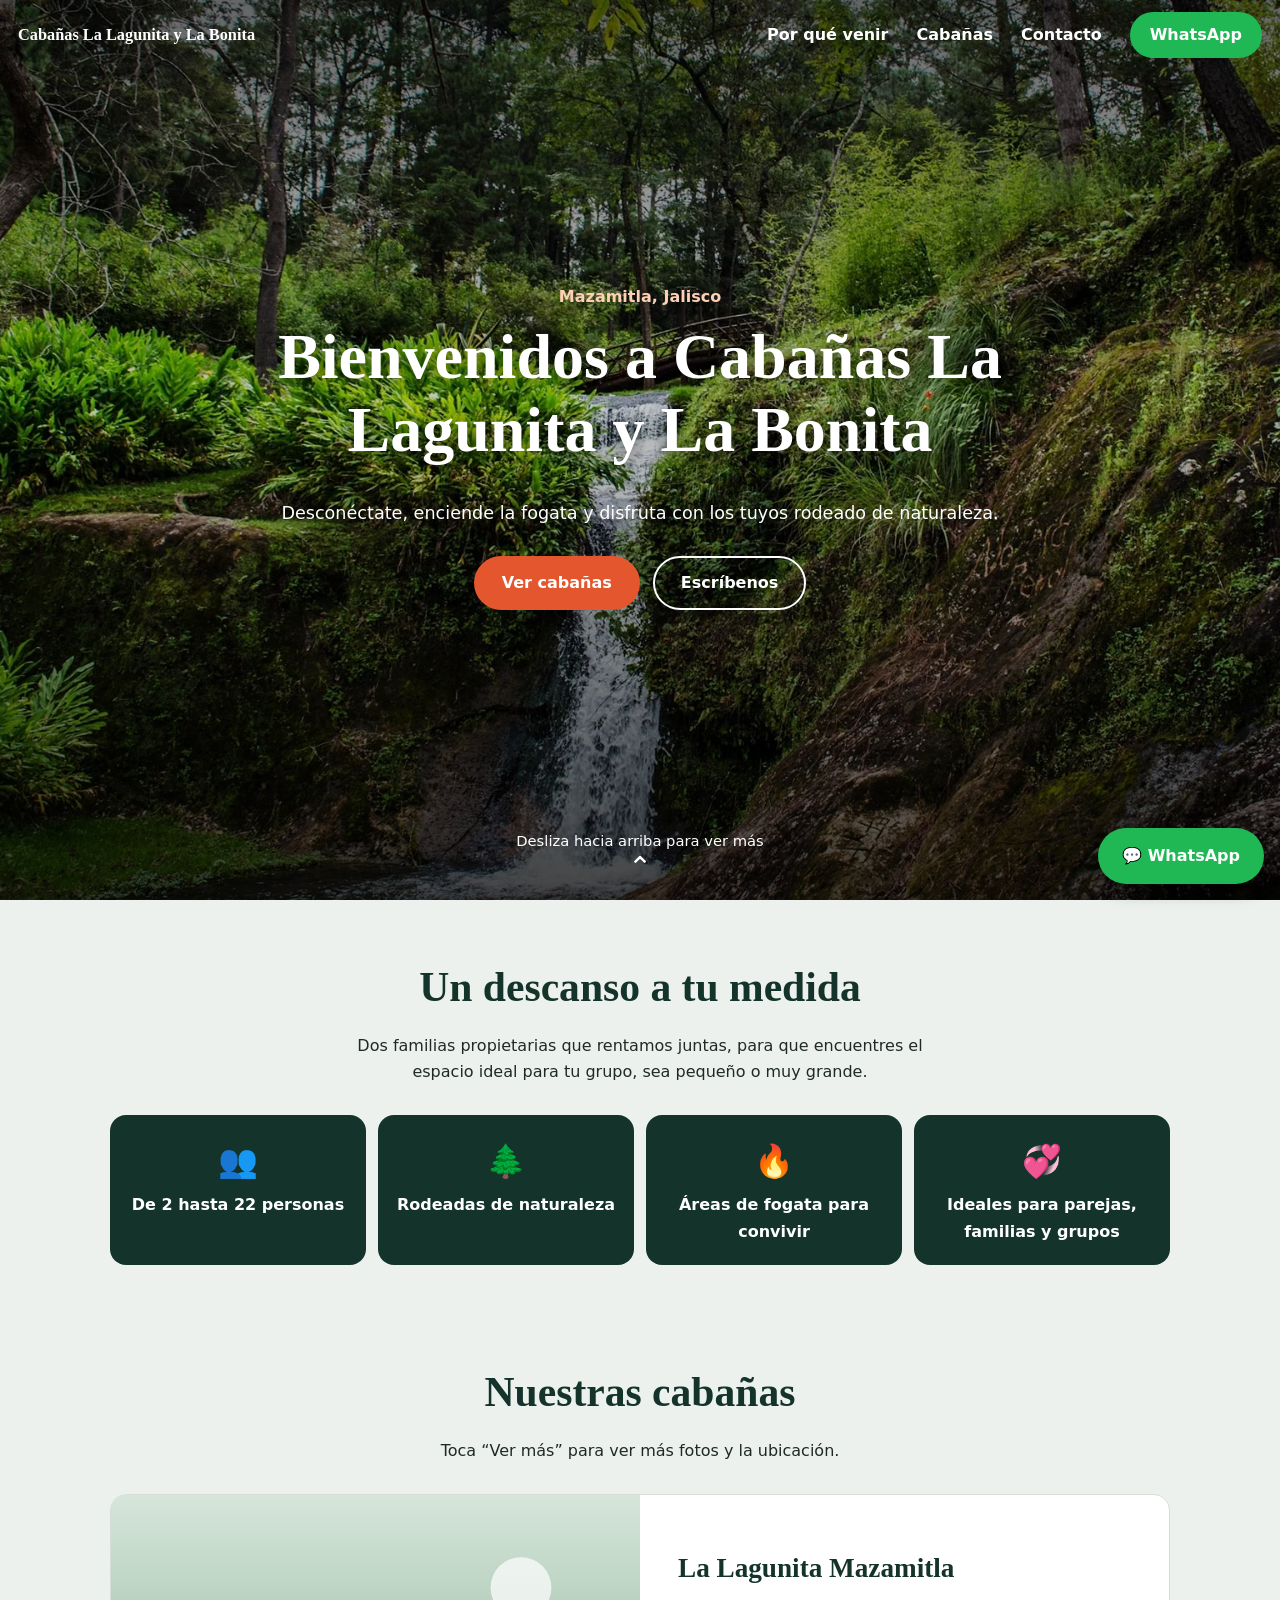
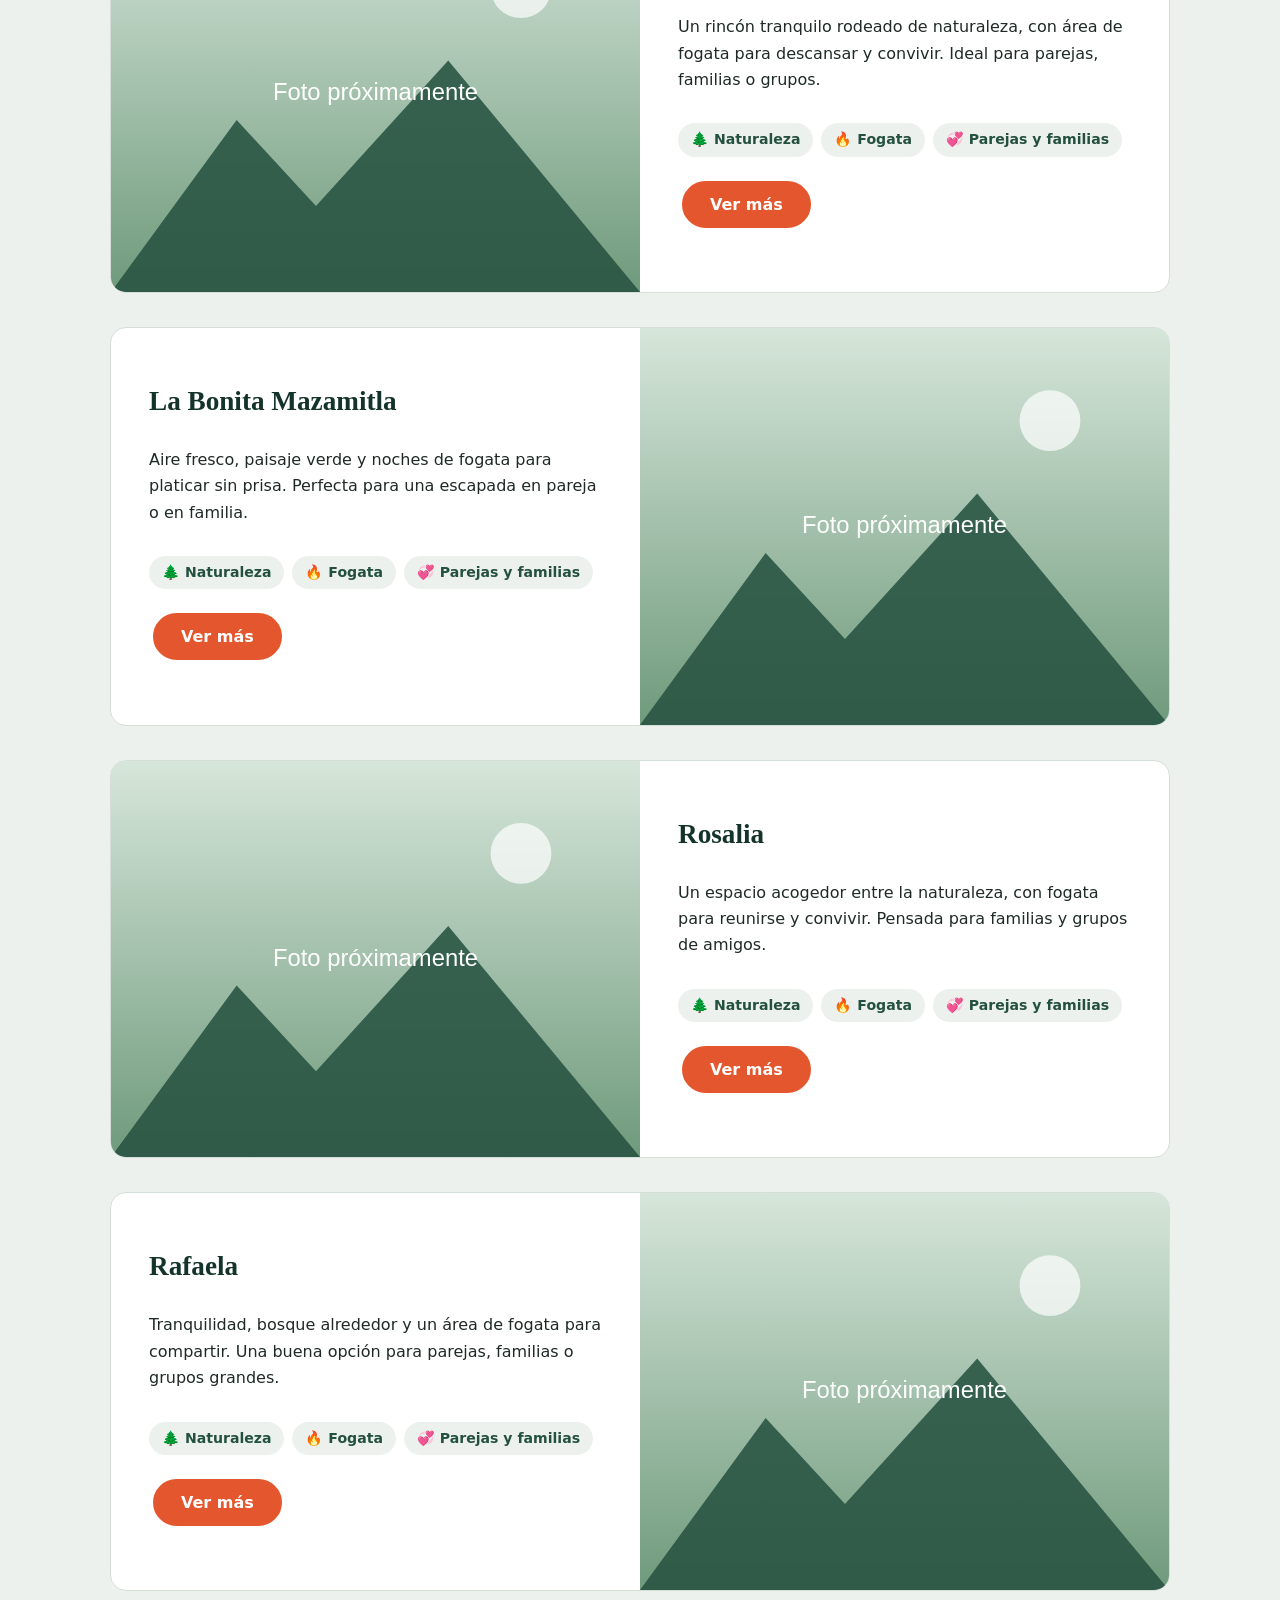
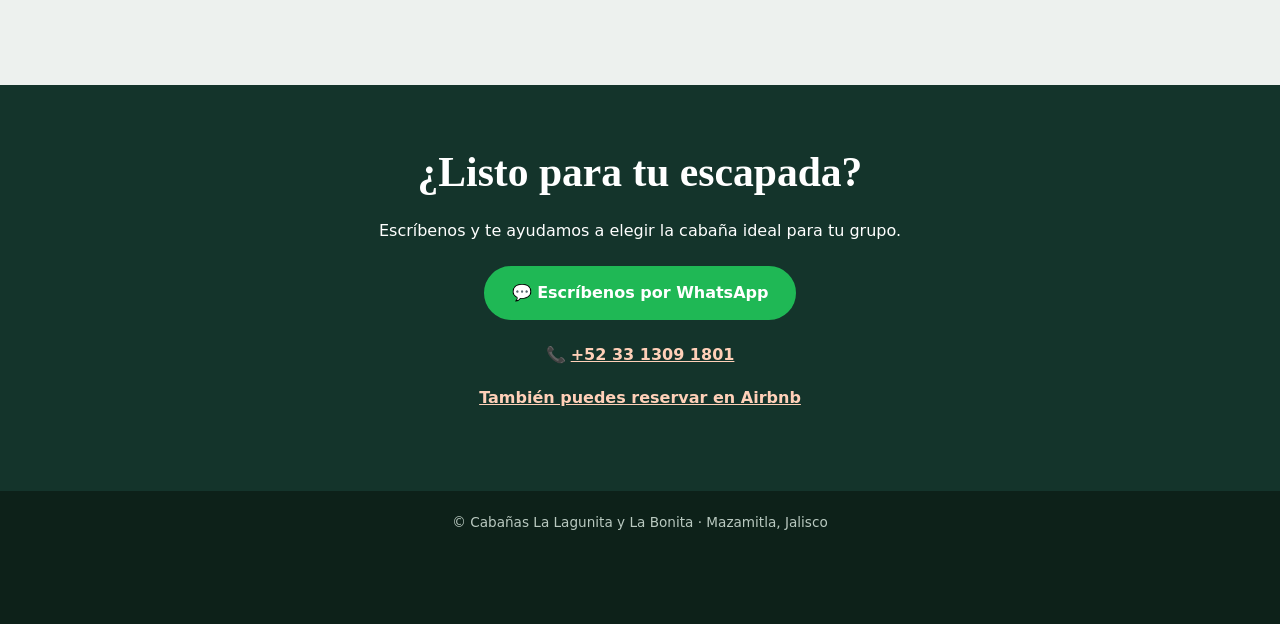
==== commit 3077f598: "foto web" ====
--- a/index.html
+++ b/index.html
@@ -1,6 +1,7 @@
 <!DOCTYPE html>
 <html lang="es">
 <head>
+  <link rel="icon" href="data:image/svg+xml,<svg xmlns=%22http://www.w3.org/2000/svg%22 viewBox=%220 0 100 100%22><text y=%22.9em%22 font-size=%2290%22>🌲</text></svg>">
 <meta charset="UTF-8">
 <meta name="viewport" content="width=device-width, initial-scale=1.0, viewport-fit=cover">
 <!-- Pide al navegador no guardar copias viejas (el número ?v= de abajo se cambia cada vez que edites los archivos) -->
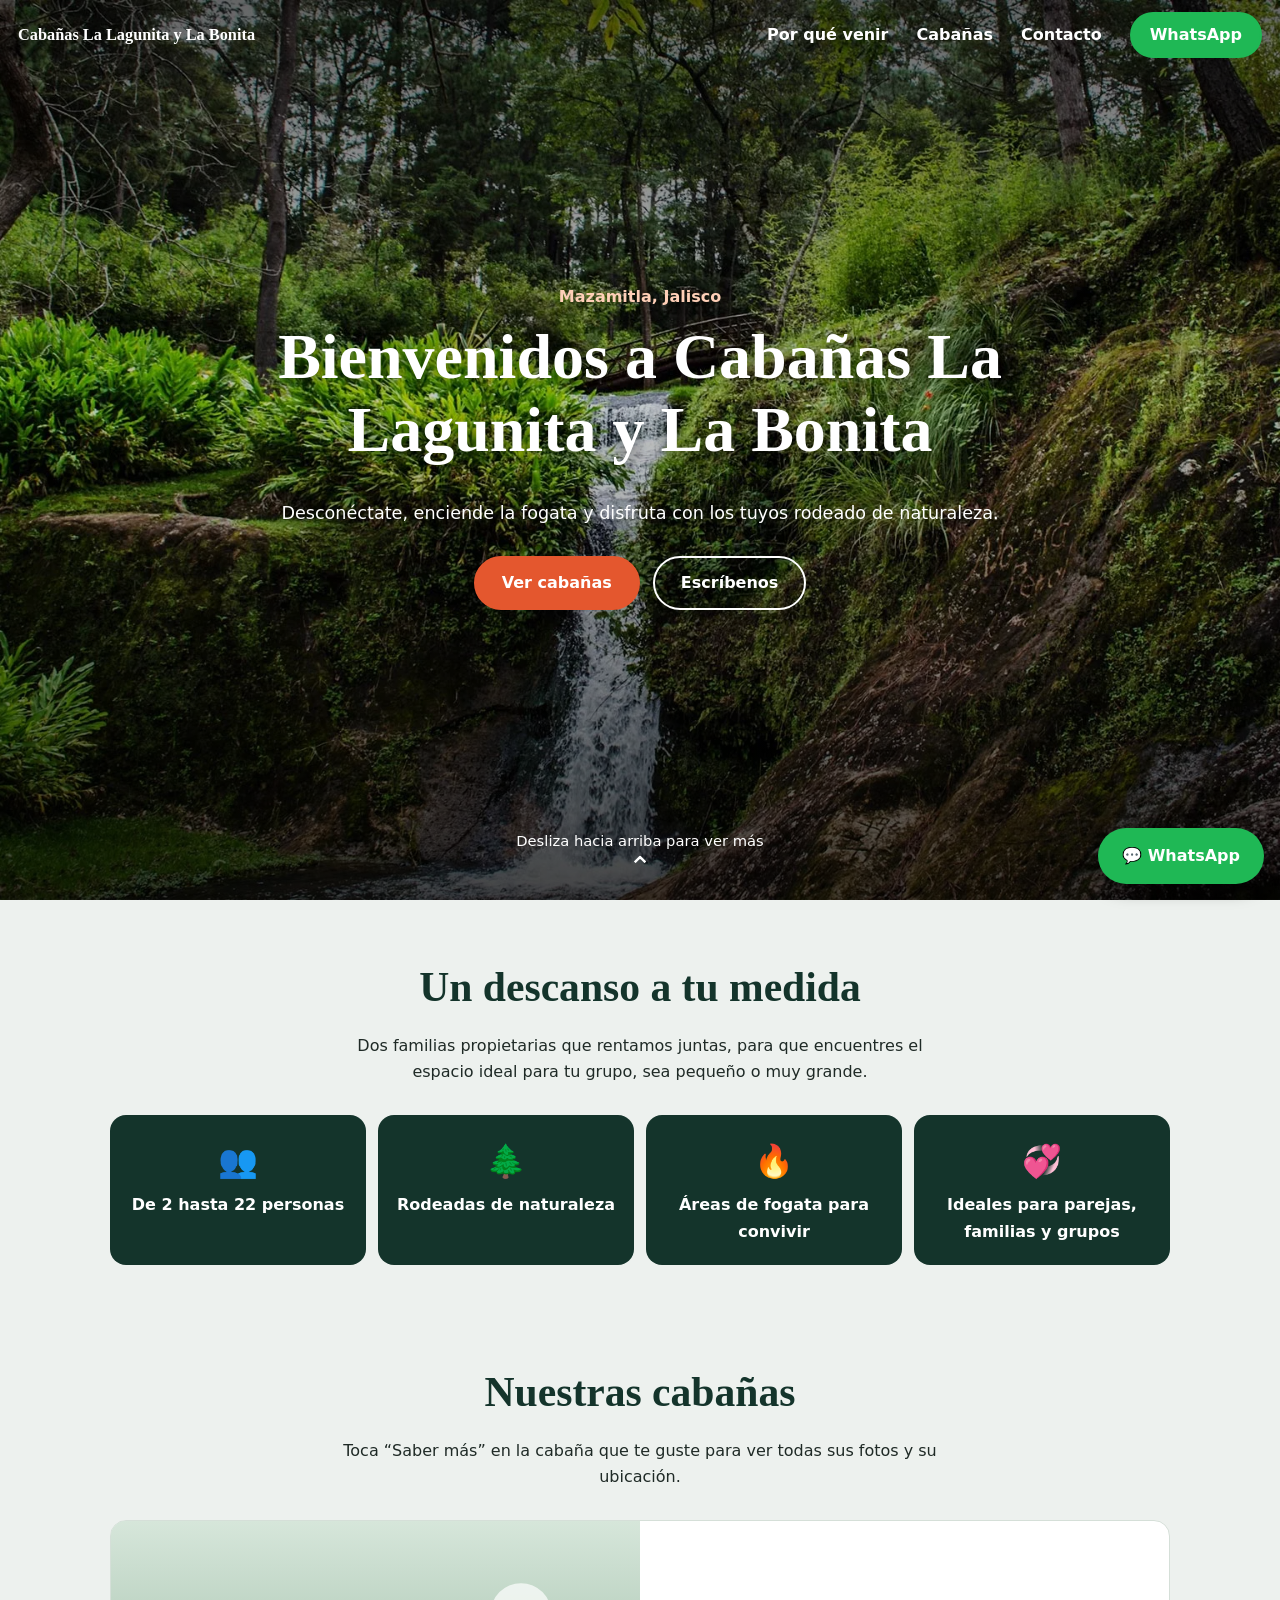
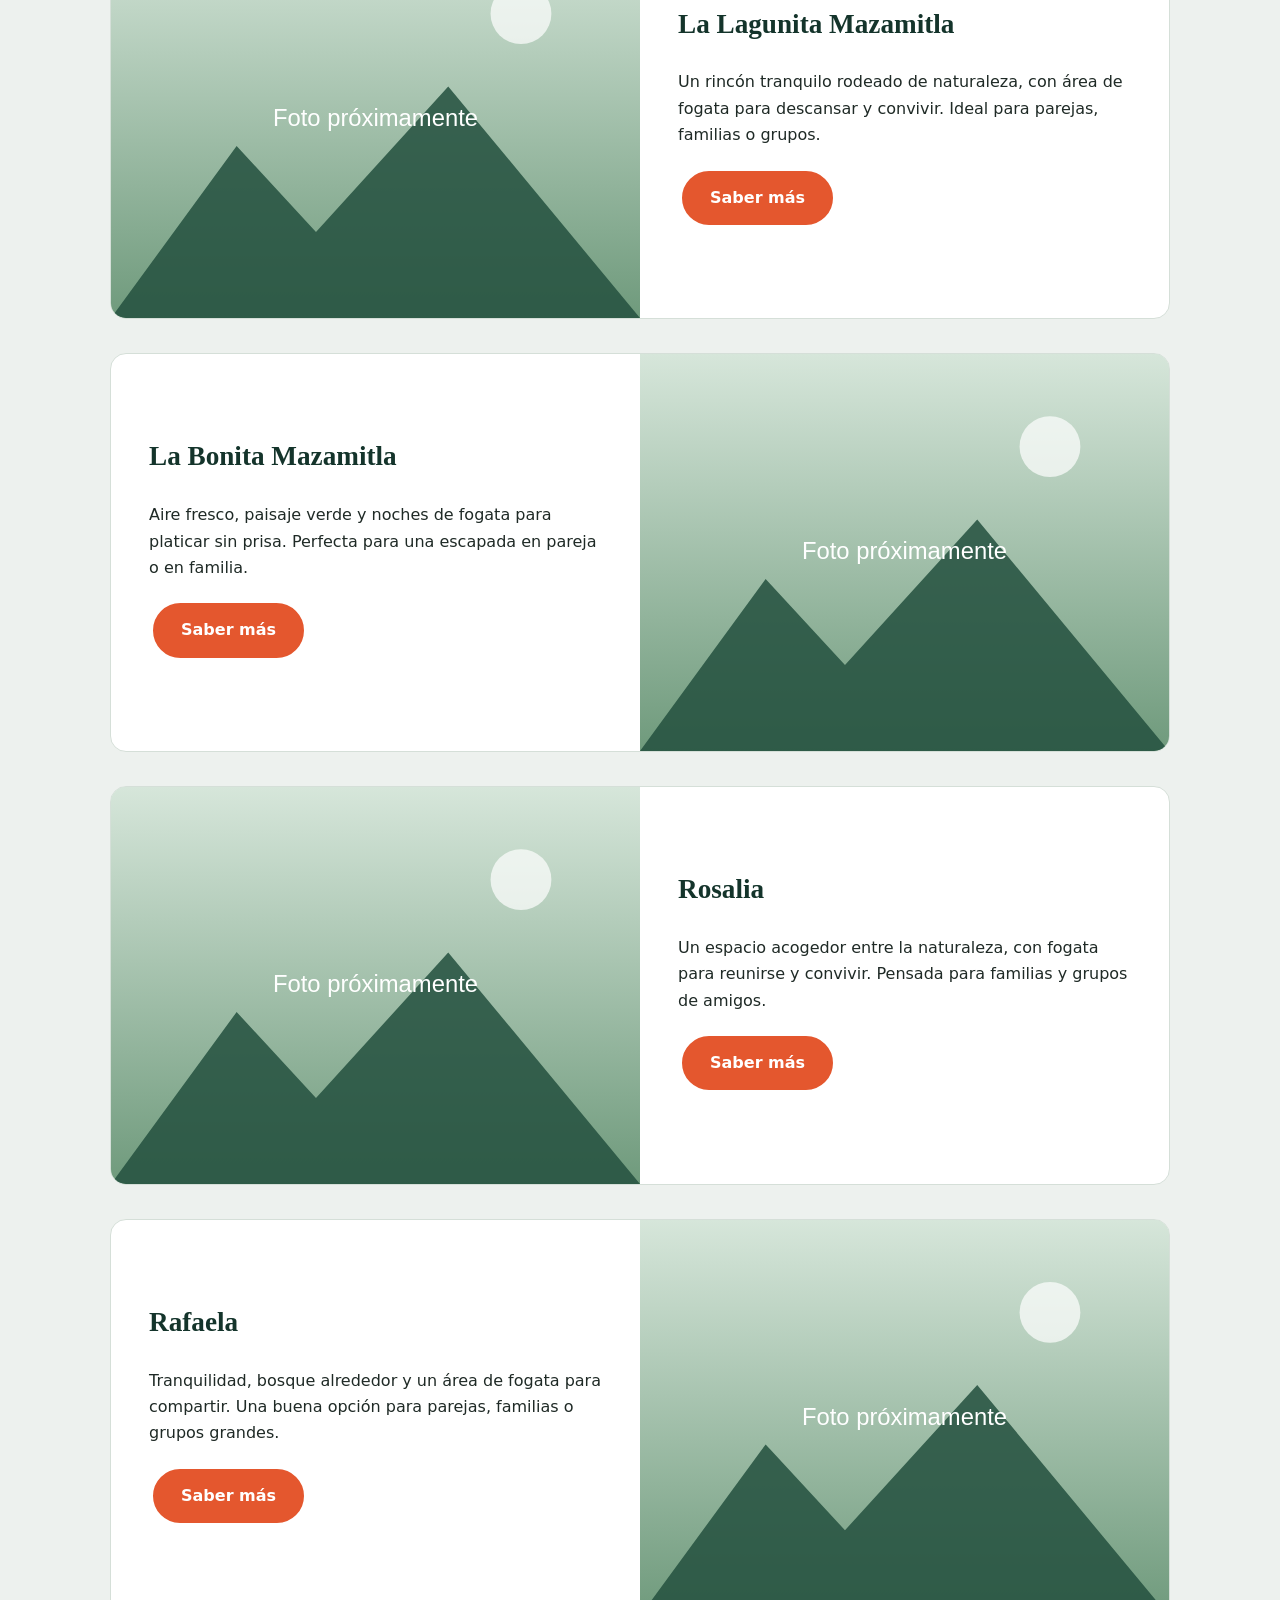
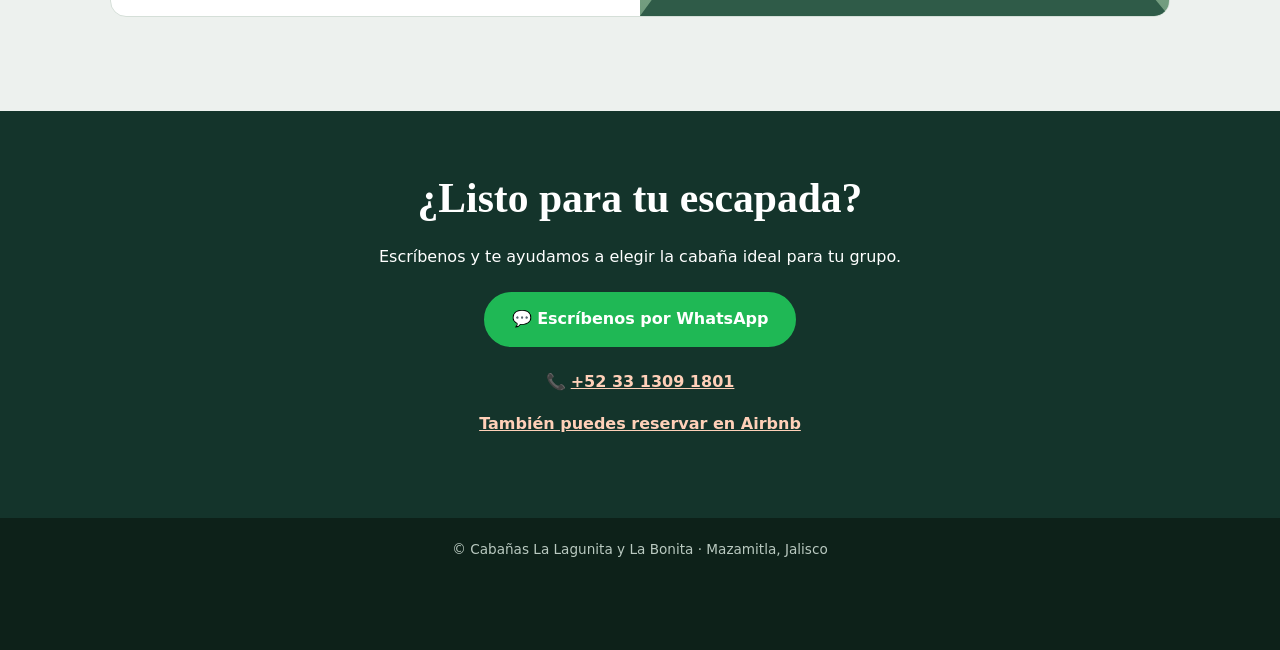
==== commit 2afdf234: "subpaginas" ====
--- a/index.html
+++ b/index.html
@@ -1,7 +1,6 @@
 <!DOCTYPE html>
 <html lang="es">
 <head>
-  <link rel="icon" href="data:image/svg+xml,<svg xmlns=%22http://www.w3.org/2000/svg%22 viewBox=%220 0 100 100%22><text y=%22.9em%22 font-size=%2290%22>🌲</text></svg>">
 <meta charset="UTF-8">
 <meta name="viewport" content="width=device-width, initial-scale=1.0, viewport-fit=cover">
 <!-- Pide al navegador no guardar copias viejas (el número ?v= de abajo se cambia cada vez que edites los archivos) -->
@@ -11,7 +10,7 @@
 <title>Cabañas La Lagunita y La Bonita | Mazamitla, Jalisco</title>
 <meta name="description" content="Cabañas en Mazamitla para 2 hasta 22 personas, rodeadas de naturaleza y con área de fogata. Ideales para parejas, familias y grupos grandes.">
 <meta name="theme-color" content="#14342b">
-<link rel="stylesheet" href="estilos.css?v=1">
+<link rel="stylesheet" href="estilos.css?v=2">
 </head>
 <body>
 
@@ -60,7 +59,7 @@
   <!-- ===== CABAÑAS (se generan desde codigo.js) ===== -->
   <section id="cabanas" class="sec">
     <h2>Nuestras cabañas</h2>
-    <p class="sub">Toca “Ver más” para ver más fotos y la ubicación.</p>
+    <p class="sub">Toca “Saber más” en la cabaña que te guste para ver todas sus fotos y su ubicación.</p>
     <div id="lista-cabanas"><noscript>Activa JavaScript para ver las cabañas.</noscript></div>
   </section>
 
@@ -78,6 +77,6 @@
 
 <a class="flot" data-wa="" aria-label="Escríbenos por WhatsApp">💬 WhatsApp</a>
 
-<script src="codigo.js?v=1"></script>
+<script src="codigo.js?v=2"></script>
 </body>
 </html>
--- a/estilos.css
+++ b/estilos.css
@@ -86,3 +86,14 @@
   .flot{padding:15px 24px}
 }
 @media(prefers-reduced-motion:reduce){*{animation:none!important;transition:none!important}html{scroll-behavior:auto}}
+
+/* Página de cada cabaña */
+.interna main{padding-top:76px}
+.det{padding-top:20px}
+.det h1{font-size:clamp(2rem,8vw,3.2rem);color:var(--pino);margin:10px 0 18px}
+.det h2{font-size:1.5rem;margin:32px 0 12px;text-align:left}
+.volver{color:var(--pino2);font-weight:700;text-decoration:none}
+.portada-cab{width:100%;aspect-ratio:16/10;object-fit:cover;border-radius:var(--r);background:#cfe0d4}
+.desc{max-width:680px;margin:18px 0 0;font-size:1.1rem}
+.det .tags{margin:14px 0 0}
+.det iframe{height:320px}
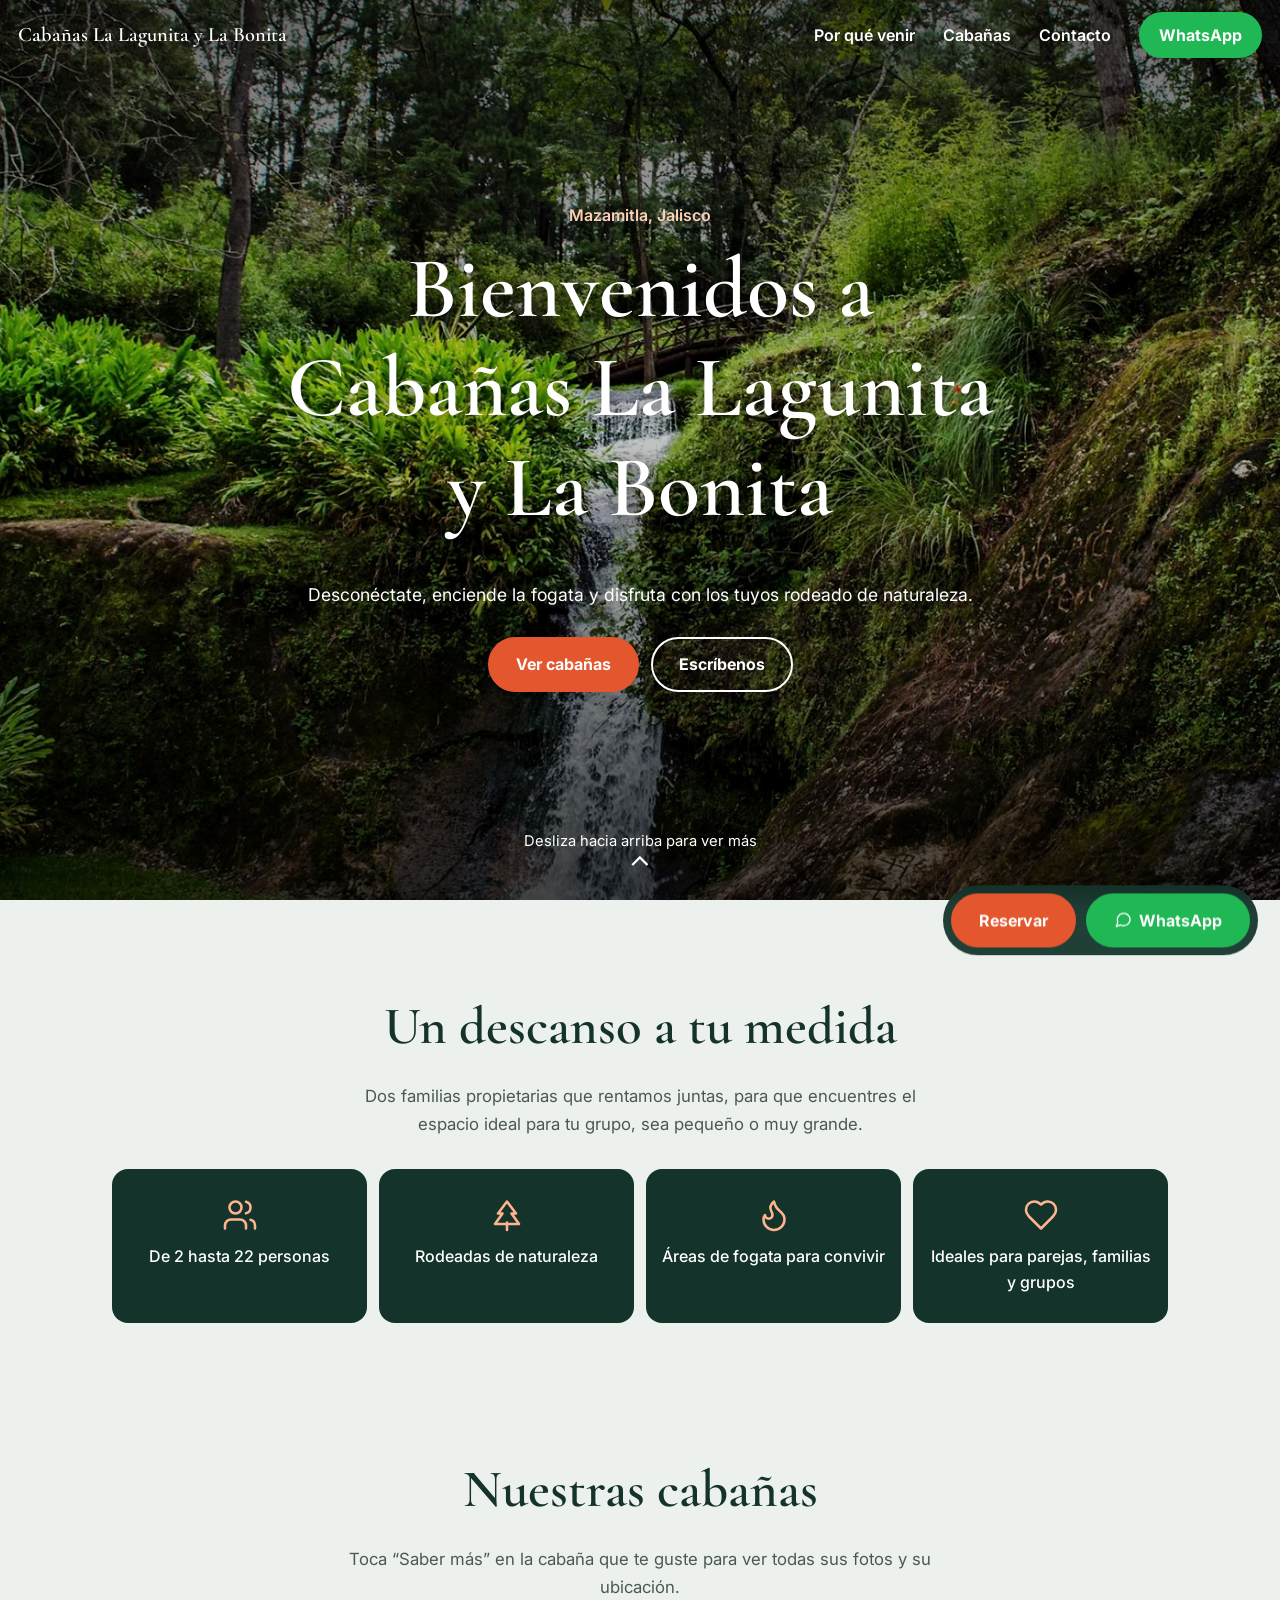
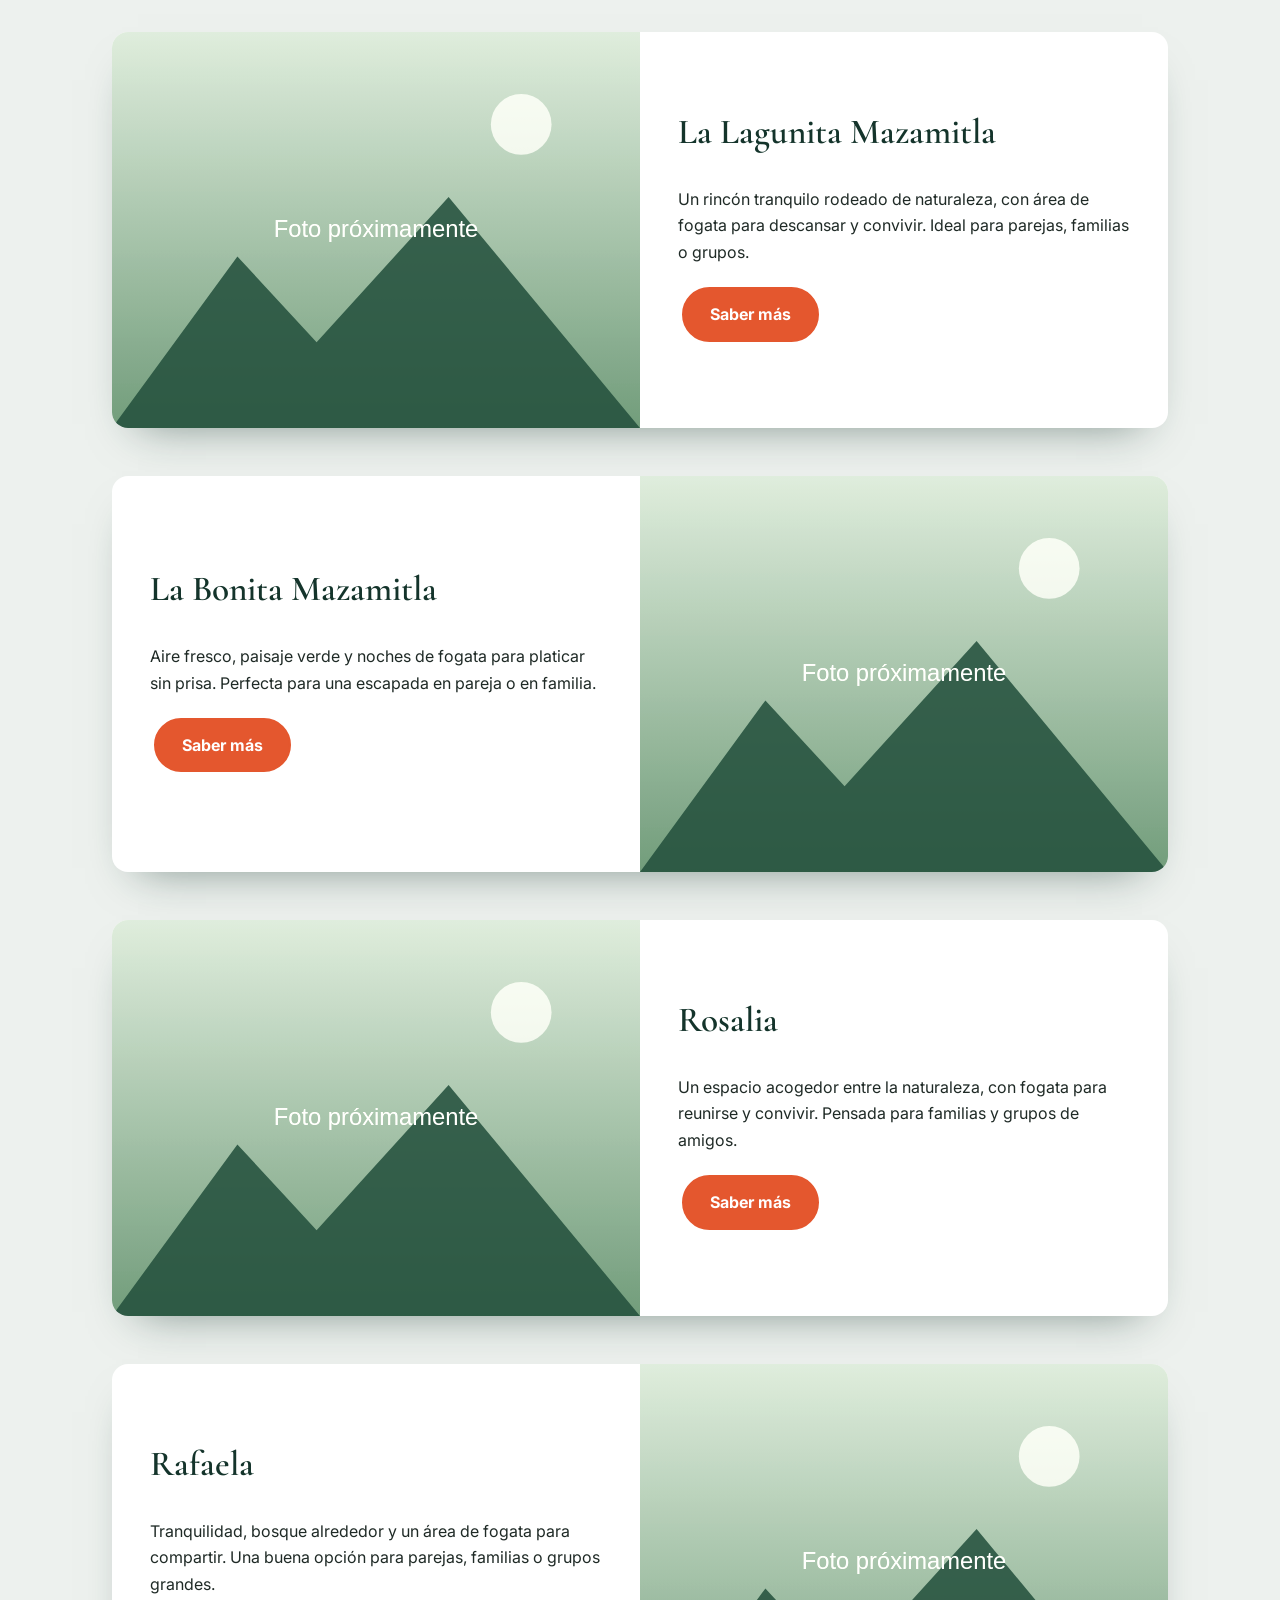
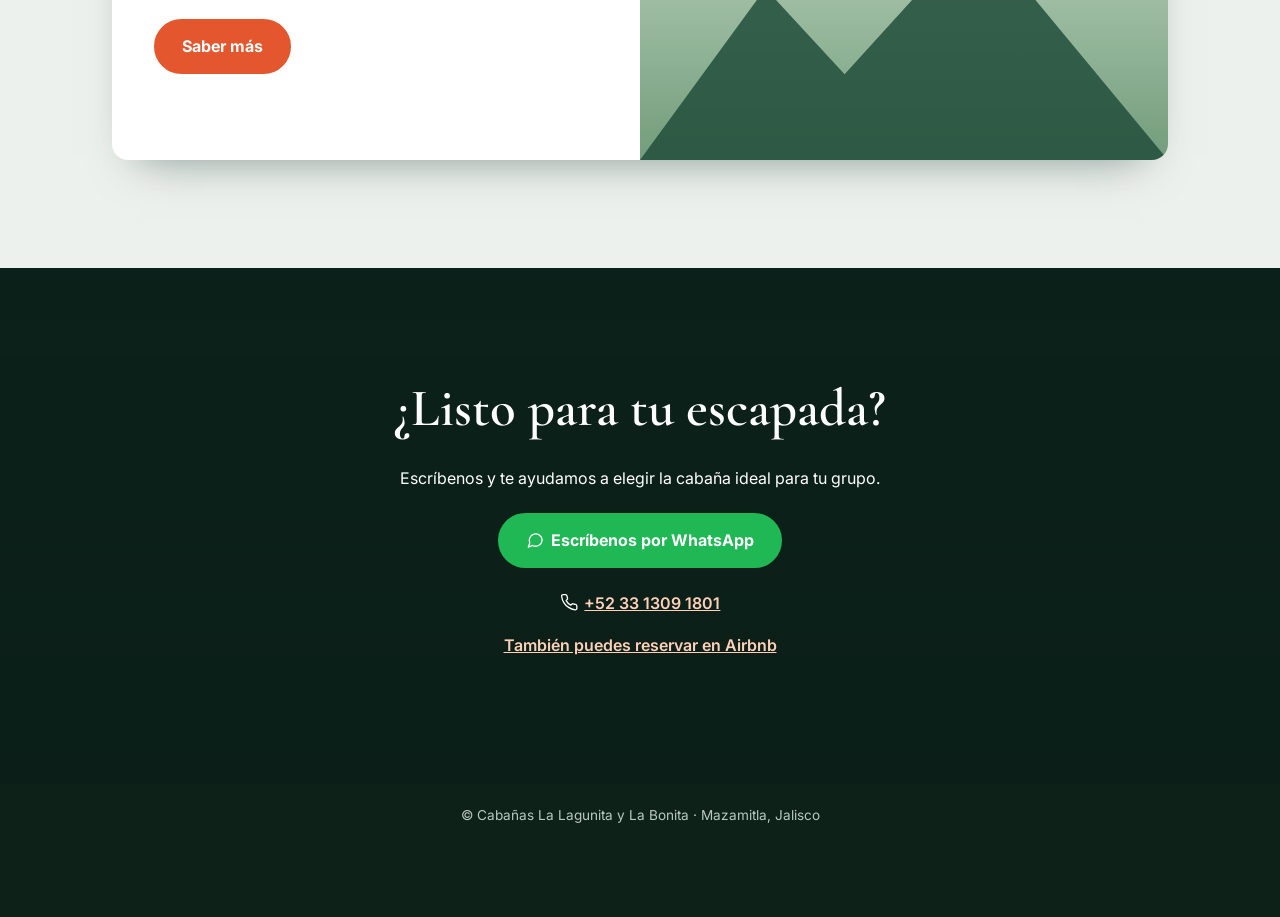
==== commit e2ee0824: "cambios supermos" ====
--- a/index.html
+++ b/index.html
@@ -10,7 +10,10 @@
 <title>Cabañas La Lagunita y La Bonita | Mazamitla, Jalisco</title>
 <meta name="description" content="Cabañas en Mazamitla para 2 hasta 22 personas, rodeadas de naturaleza y con área de fogata. Ideales para parejas, familias y grupos grandes.">
 <meta name="theme-color" content="#14342b">
-<link rel="stylesheet" href="estilos.css?v=2">
+<link rel="preconnect" href="https://fonts.googleapis.com">
+<link rel="preconnect" href="https://fonts.gstatic.com" crossorigin>
+<link href="https://fonts.googleapis.com/css2?family=Cormorant+Garamond:wght@500;600;700&family=Inter:wght@400;500;600;700&display=swap" rel="stylesheet">
+<link rel="stylesheet" href="estilos.css?v=3">
 </head>
 <body>
 
@@ -49,10 +52,10 @@
     <h2>Un descanso a tu medida</h2>
     <p class="sub">Dos familias propietarias que rentamos juntas, para que encuentres el espacio ideal para tu grupo, sea pequeño o muy grande.</p>
     <div class="feats">
-      <div><b>👥</b>De 2 hasta 22 personas</div>
-      <div><b>🌲</b>Rodeadas de naturaleza</div>
-      <div><b>🔥</b>Áreas de fogata para convivir</div>
-      <div><b>💞</b>Ideales para parejas, familias y grupos</div>
+      <div><b data-i="users"></b>De 2 hasta 22 personas</div>
+      <div><b data-i="tree"></b>Rodeadas de naturaleza</div>
+      <div><b data-i="flame"></b>Áreas de fogata para convivir</div>
+      <div><b data-i="heart"></b>Ideales para parejas, familias y grupos</div>
     </div>
   </section>
 
@@ -67,16 +70,16 @@
   <section id="contacto" class="contacto">
     <h2>¿Listo para tu escapada?</h2>
     <p>Escríbenos y te ayudamos a elegir la cabaña ideal para tu grupo.</p>
-    <p><a class="btn wa" data-wa="">💬 Escríbenos por WhatsApp</a></p>
-    <p>📞 <a data-tel href="#contacto">Llamar</a></p>
+    <p><a class="btn wa" data-wa=""><span data-i="chat"></span>Escríbenos por WhatsApp</a></p>
+    <p><span data-i="phone"></span><a data-tel href="#contacto">Llamar</a></p>
     <p><a data-airbnb href="#contacto">También puedes reservar en Airbnb</a></p>
   </section>
 </main>
 
 <footer>© Cabañas La Lagunita y La Bonita · Mazamitla, Jalisco</footer>
 
-<a class="flot" data-wa="" aria-label="Escríbenos por WhatsApp">💬 WhatsApp</a>
+<div class="barra"><a class="btn" data-airbnb="">Reservar</a><a class="btn wa" data-wa=""><span data-i="chat"></span>WhatsApp</a></div>
 
-<script src="codigo.js?v=2"></script>
+<script src="codigo.js?v=3"></script>
 </body>
-</html>
+</html>
--- a/estilos.css
+++ b/estilos.css
@@ -97,3 +97,63 @@
 .desc{max-width:680px;margin:18px 0 0;font-size:1.1rem}
 .det .tags{margin:14px 0 0}
 .det iframe{height:320px}
+
+/* ===== Pulido v3: tipografía, íconos, animaciones ===== */
+:root{--serif:"Cormorant Garamond",Palatino,Georgia,serif;--sans:Inter,system-ui,-apple-system,"Segoe UI",Roboto,sans-serif;--ease:cubic-bezier(.2,.7,.2,1)}
+body{font-family:var(--sans);animation:entra .7s ease}
+@keyframes entra{from{opacity:0}to{opacity:1}}
+h1,h2,h3,.logo{font-family:var(--serif);font-weight:600}
+.logo{font-size:1.28rem}
+.hero h1{font-size:clamp(2.7rem,11vw,5.4rem)}
+.sec h2,.contacto h2{font-size:clamp(2.3rem,8vw,3.3rem)}
+.cab-info h3{font-size:2.2rem}
+.det h1{font-size:clamp(2.7rem,10vw,4.2rem)}
+.det h2{font-size:2rem}
+.sec{padding:96px 22px 10px}
+.sub{font-size:1.05rem;color:#4a5a53}
+.ic{width:1.15em;height:1.15em;vertical-align:-.2em;margin-right:.4em;flex:none}
+.feats div{padding:28px 14px;font-weight:500}
+.feats [data-i] .ic{display:block;width:36px;height:36px;margin:0 auto 10px;color:#ffb48f}
+.det h2 .ic{color:var(--brasa)}
+/* fotos con el mismo tono */
+.slides img,.cab-foto,.portada-cab,.galeria img{filter:saturate(1.06) contrast(1.04) sepia(.07)}
+/* portada: zoom lento y texto que entra */
+.slides img{transform:scale(1);transition:opacity 1.8s ease,transform 9s linear}
+.slides img.on{transform:scale(1.1)}
+.hero-txt>*{animation:txt 1.1s var(--ease) backwards}
+.hero-txt>:nth-child(2){animation-delay:.12s}.hero-txt>:nth-child(3){animation-delay:.24s}.hero-txt>:nth-child(4){animation-delay:.36s}.hero-txt>:nth-child(5){animation-delay:.42s}
+@keyframes txt{from{opacity:0;transform:translateY(26px)}}
+/* aparición al hacer scroll */
+.rev{opacity:0;transform:translateY(24px);transition:opacity .9s var(--ease),transform .9s var(--ease)}
+.rev.in{opacity:1;transform:none}
+/* tarjetas */
+.cabana{border:0;margin-bottom:48px;box-shadow:0 22px 44px -26px rgba(20,52,43,.55)}
+.cab-foto{transition:transform 1s var(--ease)}
+.cabana:hover .cab-foto{transform:scale(1.04)}
+/* contacto con foto de fondo (fotos/contacto.webp) */
+.contacto{padding:110px 22px;background:linear-gradient(rgba(10,28,22,.8),rgba(10,28,22,.9)),url(fotos/contacto.webp) center/cover var(--pino)}
+/* menú suave */
+.top.solid{background:rgba(20,52,43,.92);backdrop-filter:blur(10px)}
+.top.open{background:var(--pino)}
+#menu{display:flex;visibility:hidden;opacity:0;transform:translateY(-10px);transition:opacity .35s,transform .35s var(--ease),visibility .35s}
+.top.open #menu{visibility:visible;opacity:1;transform:none}
+/* barra fija de reservar */
+.flot{display:none}
+.barra{position:fixed;left:0;right:0;bottom:0;z-index:60;display:flex;gap:10px;padding:10px 14px calc(10px + env(safe-area-inset-bottom));background:rgba(20,52,43,.94);backdrop-filter:blur(10px);transform:translateY(110%);transition:transform .6s var(--ease)}
+.barra.on{transform:none}
+.barra .btn{flex:1;margin:0;text-align:center;padding:12px 10px}
+/* fotos a pantalla completa */
+.zoom{cursor:zoom-in}
+.sin-scroll{overflow:hidden}
+.lb{position:fixed;inset:0;z-index:100;display:grid;place-items:center;background:rgba(6,16,12,.94);opacity:0;visibility:hidden;transition:opacity .35s,visibility .35s}
+.lb.on{opacity:1;visibility:visible}
+.lb img{max-width:94vw;max-height:84vh;border-radius:10px;object-fit:contain}
+.lb button{position:absolute;width:46px;height:46px;border:0;border-radius:50%;background:rgba(255,255,255,.14);color:#fff;font-size:1.9rem;line-height:1;cursor:pointer}
+.lb-x{top:calc(14px + env(safe-area-inset-top));right:14px}
+.lb-p,.lb-n{top:50%;margin-top:-23px}
+.lb-p{left:10px}.lb-n{right:10px}
+@media(min-width:800px){
+  #menu{visibility:visible;opacity:1;transform:none}
+  .barra{left:auto;right:22px;bottom:22px;border-radius:50px;padding:8px}
+  .barra .btn{flex:none;padding:12px 26px}
+}
